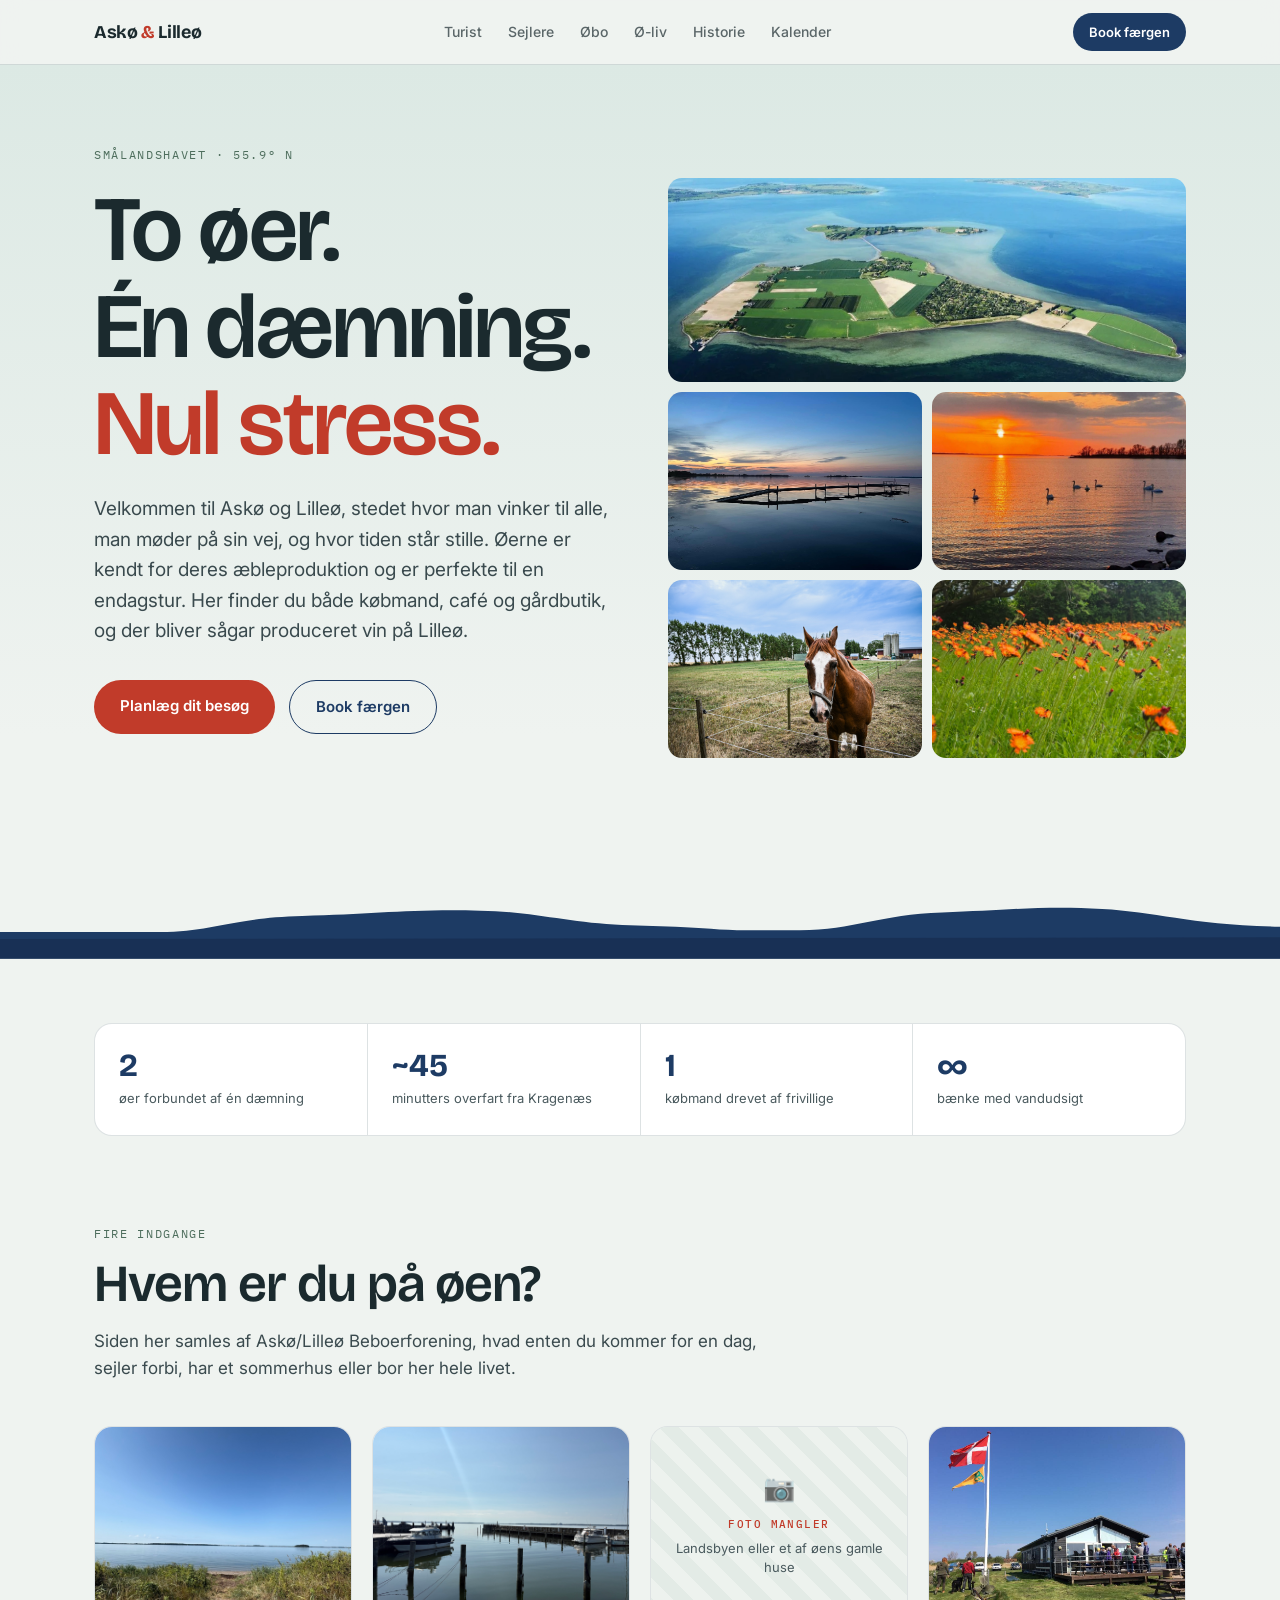
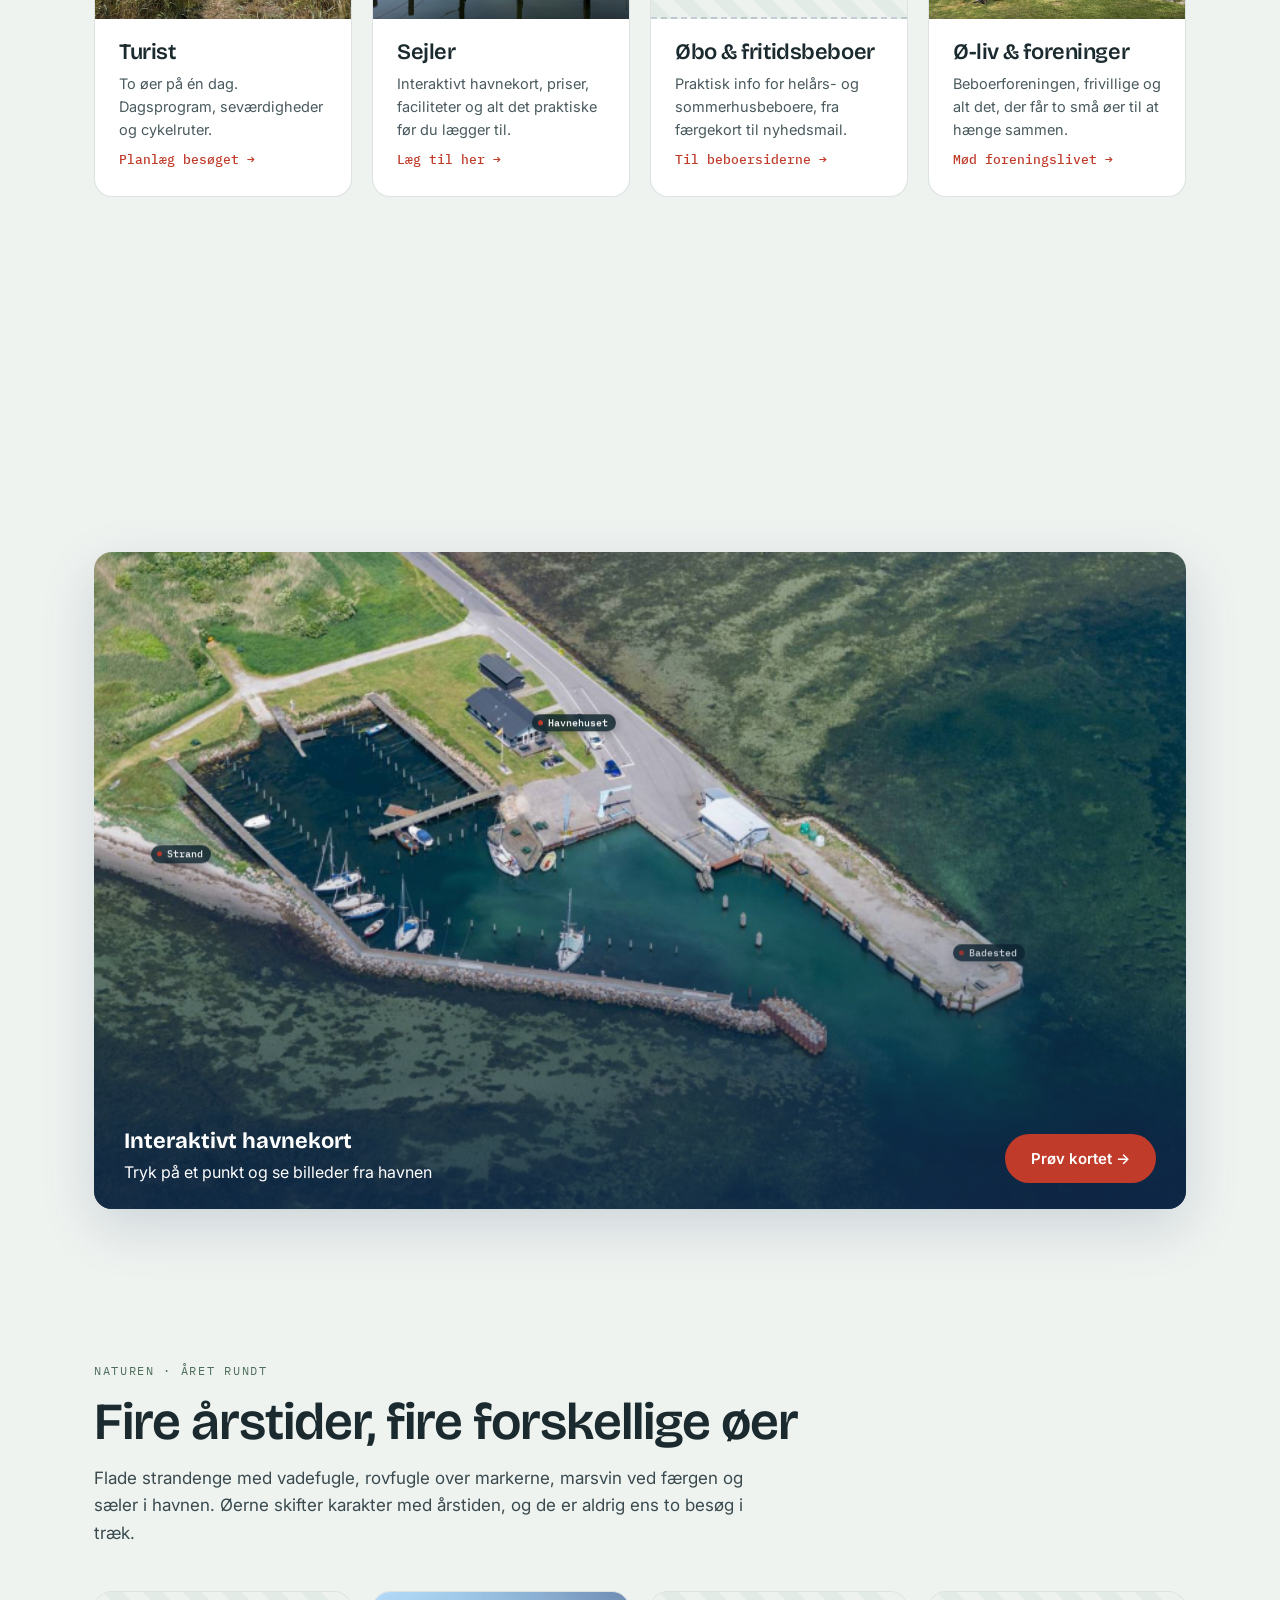
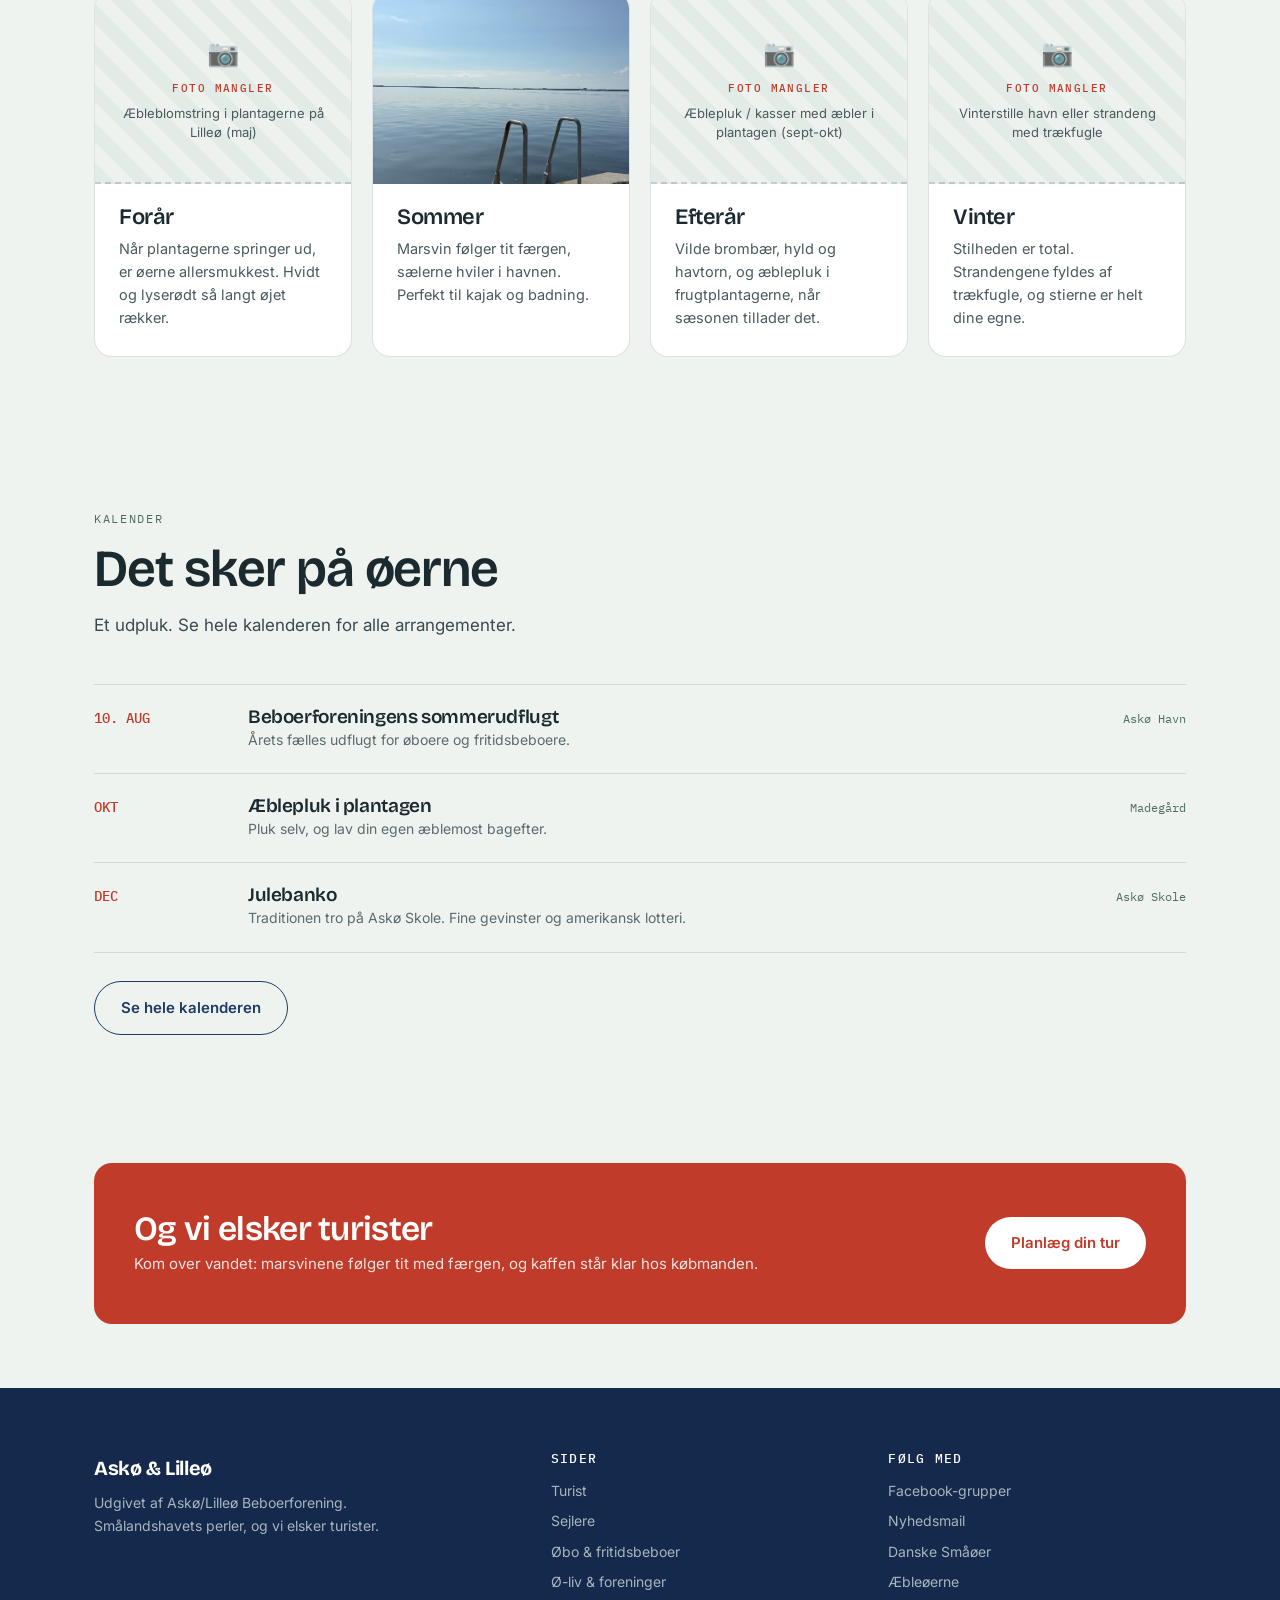
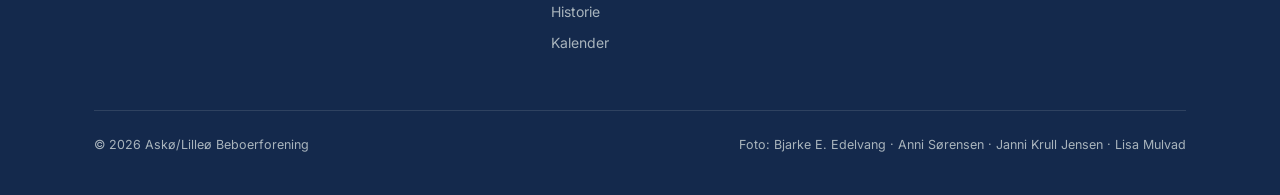
==== index.html @ 88919cff "Tilføj hesten som femte billede i forside-collagen" ====
<!DOCTYPE html>
<html lang="da">
<head>
<meta charset="UTF-8">
<meta name="viewport" content="width=device-width, initial-scale=1.0">
<title>Askø & Lilleø · Smålandshavets perler</title>
<meta name="description" content="Askø og Lilleø i Smålandshavet: færge fra Kragenæs, æbleplantager, marsvin og ø-liv. Officiel side fra Askø/Lilleø Beboerforening.">
<link rel="preconnect" href="https://fonts.googleapis.com">
<link href="https://fonts.googleapis.com/css2?family=Bricolage+Grotesque:opsz,wght@12..96,300..800&family=Inter:wght@400;500;600&family=IBM+Plex+Mono:wght@400;500&display=swap" rel="stylesheet">
<link rel="stylesheet" href="styles.css?v=21">
</head>
<body>

<nav class="top">
  <div class="wrap nav-inner">
    <a class="brand" href="index.html">Askø <span>&</span> Lilleø</a>
    <button class="burger" aria-label="Menu" aria-expanded="false">☰</button>
    <ul class="nav-links">
      <li><a href="turist.html">Turist</a></li>
      <li><a href="sejlere.html">Sejlere</a></li>
      <li><a href="oebo.html">Øbo</a></li>
      <li><a href="oe-liv.html">Ø-liv</a></li>
      <li><a href="historie.html">Historie</a></li>
      <li><a href="kalender.html">Kalender</a></li>
    </ul>
    <a class="nav-cta" href="https://lolland-ferry.teambooking.dk/new-booking?lang=da-DK">Book færgen</a>
  </div>
</nav>

<header class="hero">
  <div class="wrap hero-split">
    <div>
      <p class="eyebrow">Smålandshavet · 55.9° N</p>
      <h1>To øer.<br>Én dæmning.<br><em>Nul stress.</em></h1>
      <p class="hero-lede" style="max-width:56ch">Velkommen til Askø og Lilleø, stedet hvor man vinker til alle, man møder på sin vej, og hvor tiden står stille. Øerne er kendt for deres æbleproduktion og er perfekte til en endagstur. Her finder du både købmand, café og gårdbutik, og der bliver sågar produceret vin på Lilleø.</p>
      <div class="hero-actions">
        <a class="btn btn-primary" href="turist.html">Planlæg dit besøg</a>
        <a class="btn btn-ghost" href="https://lolland-ferry.teambooking.dk/new-booking?lang=da-DK">Book færgen</a>
      </div>
    </div>
    <div class="hero-collage">
      <figure class="hc-oer"><img src="images/front-oer.jpg" alt="Luftfoto af Askø og Lilleø i Smålandshavet, forbundet af dæmningen" loading="lazy"></figure>
      <figure><img src="images/front-badebro.jpg" alt="Badebro i spejlblankt vand i den blå time" loading="lazy"></figure>
      <figure><img src="images/front-svaner.jpg" alt="Svaner på vandet i solnedgang ved Askø" loading="lazy"></figure>
      <figure><img src="images/front-hest.jpg" alt="En hest på en græsmark ved en gård på Askø" loading="lazy"></figure>
      <figure><img src="images/front-blomster.jpg" alt="Orange høgeurt i blomst på en eng ved Askø" loading="lazy"></figure>
    </div>
  </div>
  <svg class="horizon" viewBox="0 0 1440 120" preserveAspectRatio="none" aria-hidden="true">
    <path d="M0,90 L180,90 C240,90 260,74 340,72 C420,70 460,64 540,66 C600,67 640,80 700,82 L760,84 C790,85 810,88 840,88 L900,88 C960,88 990,70 1060,68 C1130,66 1170,60 1240,64 C1300,67 1340,82 1440,84 L1440,120 L0,120 Z" fill="#1D3B64"/>
    <path d="M0,98 L1440,96 L1440,120 L0,120 Z" fill="#14294C" opacity=".6"/>
  </svg>
</header>

<section class="tight">
  <div class="wrap reveal">
    <div class="stats">
      <div class="stat"><span class="tal">2</span><span class="tekst">øer forbundet af én dæmning</span></div>
      <div class="stat"><span class="tal">~45</span><span class="tekst">minutters overfart fra Kragenæs</span></div>
      <div class="stat"><span class="tal">1</span><span class="tekst">købmand drevet af frivillige</span></div>
      <div class="stat"><span class="tal">∞</span><span class="tekst">bænke med vandudsigt</span></div>
    </div>
  </div>
</section>

<section id="indgange" style="padding-top:24px">
  <div class="wrap">
    <p class="sek-label reveal">Fire indgange</p>
    <h2 class="reveal">Hvem er du på øen?</h2>
    <p class="sek-lede reveal">Siden her samles af Askø/Lilleø Beboerforening, hvad enten du kommer for en dag, sejler forbi, har et sommerhus eller bor her hele livet.</p>
    <div class="grid-4" style="gap:20px">
      <a class="foto-kort reveal" href="turist.html">
        <div class="fk-billede"><img src="images/galleri/strand-1.jpg" alt="Sti gennem strandgræs ned til vandet på Askø" loading="lazy"></div>
        <div class="fk-tekst">
          <h3>Turist</h3>
          <p>To øer på én dag. Dagsprogram, seværdigheder og cykelruter.</p>
          <span class="pil">Planlæg besøget →</span>
        </div>
      </a>
      <a class="foto-kort reveal" href="sejlere.html">
        <div class="fk-billede"><img src="images/hero-havn.jpg" alt="Spejlblankt vand i Askø Havn" loading="lazy"></div>
        <div class="fk-tekst">
          <h3>Sejler</h3>
          <p>Interaktivt havnekort, priser, faciliteter og alt det praktiske før du lægger til.</p>
          <span class="pil">Læg til her →</span>
        </div>
      </a>
      <a class="foto-kort reveal" href="oebo.html">
        <div class="fk-billede">
          <div class="ph ph--flad">
            <span class="ph-ikon">📷</span>
            <span class="ph-navn">Foto mangler</span>
            <span class="ph-note">Landsbyen eller et af øens gamle huse</span>
          </div>
        </div>
        <div class="fk-tekst">
          <h3>Øbo & fritidsbeboer</h3>
          <p>Praktisk info for helårs- og sommerhusbeboere, fra færgekort til nyhedsmail.</p>
          <span class="pil">Til beboersiderne →</span>
        </div>
      </a>
      <a class="foto-kort reveal" href="oe-liv.html">
        <div class="fk-billede"><img src="images/standerhejsning.jpg" alt="Standerhejsning ved Askø Sejlklub med flag og fællesskab" loading="lazy"></div>
        <div class="fk-tekst">
          <h3>Ø-liv & foreninger</h3>
          <p>Beboerforeningen, frivillige og alt det, der får to små øer til at hænge sammen.</p>
          <span class="pil">Mød foreningslivet →</span>
        </div>
      </a>
    </div>
  </div>
</section>

<section class="tight" id="havnekort-teaser">
  <div class="wrap">
    <p class="sek-label reveal">Prøv vores signatur</p>
    <h2 class="reveal">Udforsk havnen, før du kommer</h2>
    <p class="sek-lede reveal">Vi har bygget et interaktivt kort over Askø Havn. Tryk på punkterne og se billeder af havnehuset, bådpladserne, stranden og badestedet.</p>
    <a class="kort-teaser reveal" href="sejlere.html#havnekort">
      <img src="images/havn-luftfoto.jpg" alt="Luftfoto af Askø Havn" loading="lazy">
      <span class="foto-tag" style="top:26%;left:44%">Havnehuset</span>
      <span class="foto-tag" style="top:46%;left:8%">Strand</span>
      <span class="foto-tag" style="top:61%;left:82%">Badested</span>
      <div class="kt-indhold">
        <span class="kt-tekst"><strong>Interaktivt havnekort</strong>Tryk på et punkt og se billeder fra havnen</span>
        <span class="btn btn-primary">Prøv kortet →</span>
      </div>
    </a>
  </div>
</section>

<section id="natur">
  <div class="wrap">
    <p class="sek-label reveal">Naturen · året rundt</p>
    <h2 class="reveal">Fire årstider, fire forskellige øer</h2>
    <p class="sek-lede reveal">Flade strandenge med vadefugle, rovfugle over markerne, marsvin ved færgen og sæler i havnen. Øerne skifter karakter med årstiden, og de er aldrig ens to besøg i træk.</p>
    <div class="grid-4" style="gap:20px">
      <div class="foto-kort reveal">
        <div class="fk-billede">
          <div class="ph ph--flad">
            <span class="ph-ikon">📷</span>
            <span class="ph-navn">Foto mangler</span>
            <span class="ph-note">Æbleblomstring i plantagerne på Lilleø (maj)</span>
          </div>
        </div>
        <div class="fk-tekst">
          <h3>Forår</h3>
          <p>Når plantagerne springer ud, er øerne allersmukkest. Hvidt og lyserødt så langt øjet rækker.</p>
        </div>
      </div>
      <div class="foto-kort reveal">
        <div class="fk-billede"><img src="images/galleri/badested-2.jpg" alt="Badestedet ved molen en sommerdag" loading="lazy"></div>
        <div class="fk-tekst">
          <h3>Sommer</h3>
          <p>Marsvin følger tit færgen, sælerne hviler i havnen. Perfekt til kajak og badning.</p>
        </div>
      </div>
      <div class="foto-kort reveal">
        <div class="fk-billede">
          <div class="ph ph--flad">
            <span class="ph-ikon">📷</span>
            <span class="ph-navn">Foto mangler</span>
            <span class="ph-note">Æblepluk / kasser med æbler i plantagen (sept-okt)</span>
          </div>
        </div>
        <div class="fk-tekst">
          <h3>Efterår</h3>
          <p>Vilde brombær, hyld og havtorn, og æblepluk i frugtplantagerne, når sæsonen tillader det.</p>
        </div>
      </div>
      <div class="foto-kort reveal">
        <div class="fk-billede">
          <div class="ph ph--flad">
            <span class="ph-ikon">📷</span>
            <span class="ph-navn">Foto mangler</span>
            <span class="ph-note">Vinterstille havn eller strandeng med trækfugle</span>
          </div>
        </div>
        <div class="fk-tekst">
          <h3>Vinter</h3>
          <p>Stilheden er total. Strandengene fyldes af trækfugle, og stierne er helt dine egne.</p>
        </div>
      </div>
    </div>
  </div>
</section>

<section class="tight" id="kalender-teaser">
  <div class="wrap">
    <p class="sek-label reveal">Kalender</p>
    <h2 class="reveal">Det sker på øerne</h2>
    <p class="sek-lede reveal">Et udpluk. Se hele kalenderen for alle arrangementer.</p>
    <div class="events reveal">
      <div class="event">
        <span class="dato">10. AUG</span>
        <div><h3>Beboerforeningens sommerudflugt</h3><p>Årets fælles udflugt for øboere og fritidsbeboere.</p></div>
        <span class="sted">Askø Havn</span>
      </div>
      <div class="event">
        <span class="dato">OKT</span>
        <div><h3>Æblepluk i plantagen</h3><p>Pluk selv, og lav din egen æblemost bagefter.</p></div>
        <span class="sted">Madegård</span>
      </div>
      <div class="event">
        <span class="dato">DEC</span>
        <div><h3>Julebanko</h3><p>Traditionen tro på Askø Skole. Fine gevinster og amerikansk lotteri.</p></div>
        <span class="sted">Askø Skole</span>
      </div>
    </div>
    <p style="margin-top:28px" class="reveal"><a class="btn btn-ghost" href="kalender.html">Se hele kalenderen</a></p>
  </div>
</section>

<section class="tight">
  <div class="wrap reveal">
    <div class="cta-banner">
      <div>
        <h2>Og vi elsker turister</h2>
        <p>Kom over vandet: marsvinene følger tit med færgen, og kaffen står klar hos købmanden.</p>
      </div>
      <a class="btn" href="turist.html">Planlæg din tur</a>
    </div>
  </div>
</section>

<footer>
  <div class="wrap">
    <div class="foot-grid">
      <div>
        <a class="brand" href="index.html">Askø & Lilleø</a>
        <p>Udgivet af Askø/Lilleø Beboerforening.<br>Smålandshavets perler, og vi elsker turister.</p>
      </div>
      <div>
        <h4>Sider</h4>
        <ul>
          <li><a href="turist.html">Turist</a></li>
          <li><a href="sejlere.html">Sejlere</a></li>
          <li><a href="oebo.html">Øbo & fritidsbeboer</a></li>
          <li><a href="oe-liv.html">Ø-liv & foreninger</a></li>
          <li><a href="historie.html">Historie</a></li>
          <li><a href="kalender.html">Kalender</a></li>
        </ul>
      </div>
      <div>
        <h4>Følg med</h4>
        <ul>
          <li><a href="oe-liv.html#facebook">Facebook-grupper</a></li>
          <li><a href="oebo.html#nyhedsmail">Nyhedsmail</a></li>
          <li><a href="https://danske-smaaoer.dk">Danske Småøer</a></li>
          <li><a href="https://æbleøerne.dk">Æbleøerne</a></li>
        </ul>
      </div>
    </div>
    <div class="foot-bund">
      <span>© 2026 Askø/Lilleø Beboerforening</span>
      <span>Foto: Bjarke E. Edelvang · Anni Sørensen · Janni Krull Jensen · Lisa Mulvad</span>
    </div>
  </div>
</footer>

<script src="script.js"></script>
</body>
</html>
---- styles.css ----
:root{
  --hav:#1D3B64;
  --hav-dyb:#14294C;
  --soeglas:#EFF3F0;
  --skum:#FFFFFF;
  --aeble:#C13B2A;
  --aeble-moerk:#A5301F;
  --blomst:#E9C3BC;
  --tang:#4E6E5D;
  --blaek:#1B2A2E;
  --graa:#4A5A5E;
  --linje:rgba(20,51,60,.14);
  --maxw:1140px;
  --radius:18px;
}
*{margin:0;padding:0;box-sizing:border-box}
html{scroll-behavior:smooth}
@media (prefers-reduced-motion: reduce){
  html{scroll-behavior:auto}
  *,*::before,*::after{animation:none!important;transition:none!important}
  .reveal{opacity:1!important;transform:none!important}
}
body{
  font-family:'Inter',system-ui,sans-serif;
  color:var(--blaek);
  background:var(--soeglas);
  line-height:1.6;
  font-size:16px;
  -webkit-font-smoothing:antialiased;
}
h1,h2,h3,h4{font-family:'Bricolage Grotesque',sans-serif;line-height:1.05;font-weight:600;letter-spacing:-.02em}
.mono{font-family:'IBM Plex Mono',monospace}
.wrap{max-width:var(--maxw);margin:0 auto;padding:0 24px}
a{color:inherit}
img{max-width:100%;display:block}

/* ---------- Scroll reveal ---------- */
.reveal{opacity:0;transform:translateY(26px);transition:opacity .85s cubic-bezier(.22,.61,.36,1),transform .85s cubic-bezier(.22,.61,.36,1)}
.reveal.vist{opacity:1;transform:none}

/* ---------- NAV ---------- */
nav.top{
  position:sticky;top:0;z-index:50;
  background:rgba(239,243,240,.86);backdrop-filter:blur(12px);
  border-bottom:1px solid var(--linje);
}
.nav-inner{display:flex;align-items:center;justify-content:space-between;height:64px;gap:16px}
.brand{font-family:'Bricolage Grotesque';font-weight:700;font-size:18px;letter-spacing:-.02em;text-decoration:none;white-space:nowrap}
.brand span{color:var(--aeble)}
.nav-links{display:flex;gap:26px;list-style:none;font-size:14px;font-weight:500}
.nav-links a{text-decoration:none;opacity:.7;transition:opacity .15s;padding:4px 0;border-bottom:2px solid transparent}
.nav-links a:hover,.nav-links a:focus-visible{opacity:1}
.nav-links a.aktiv{opacity:1;border-bottom-color:var(--aeble)}
.nav-cta{
  font-size:13px;font-weight:600;text-decoration:none;white-space:nowrap;
  background:var(--hav);color:var(--skum);
  padding:9px 16px;border-radius:999px;transition:background .15s;
}
.nav-cta:hover{background:var(--hav-dyb)}
.burger{display:none;background:none;border:none;font-size:24px;cursor:pointer;color:var(--hav)}
@media(max-width:820px){
  .nav-links{
    display:none;position:absolute;top:64px;left:0;right:0;
    background:var(--soeglas);border-bottom:1px solid var(--linje);
    flex-direction:column;gap:0;padding:8px 24px 16px;
  }
  .nav-links.aaben{display:flex}
  .nav-links li{padding:10px 0}
  .burger{display:block}
}

/* ---------- HERO (fælles) ---------- */
header.hero{
  background:linear-gradient(180deg,#DCE9E4 0%, var(--soeglas) 75%);
  padding:80px 0 0;
  overflow:hidden;
  position:relative;
}
.eyebrow{
  font-family:'IBM Plex Mono';font-size:12px;letter-spacing:.14em;
  text-transform:uppercase;color:var(--tang);margin-bottom:18px;
}
h1{font-size:clamp(46px,7.2vw,94px);margin-bottom:22px}
h1 em{font-style:normal;color:var(--aeble)}
.hero-lede{font-size:19px;max-width:48ch;color:#3A4A4E;margin-bottom:34px}
.btn{
  display:inline-block;text-decoration:none;font-weight:600;font-size:15px;
  padding:14px 26px;border-radius:999px;transition:transform .15s, background .15s, color .15s;
}
.btn-primary{background:var(--aeble);color:#fff}
.btn-primary:hover{background:var(--aeble-moerk);transform:translateY(-1px)}
.btn-ghost{border:1.5px solid var(--hav);color:var(--hav)}
.btn-ghost:hover{background:var(--hav);color:#fff}
.hero-actions{display:flex;gap:14px;flex-wrap:wrap;margin-bottom:56px}

/* horisont-signatur */
.horizon{display:block;width:100%;margin-top:-2px}

/* Hero med baggrundsfoto */
header.hero.hero--foto{
  background-color:#0c2229;
  background-size:cover;
  background-position:center 58%;
  background-repeat:no-repeat;
  position:relative;
  padding-top:96px;
}
header.hero.hero--foto::before{
  content:"";position:absolute;inset:0;z-index:0;
  background:linear-gradient(180deg,rgba(8,20,25,.5) 0%,rgba(8,20,25,.28) 40%,rgba(8,20,25,.82) 100%);
}
header.hero.hero--foto > .wrap{position:relative;z-index:1}
header.hero.hero--foto .horizon{position:relative;z-index:1}
header.hero.hero--foto .brod{color:rgba(255,255,255,.75)}
header.hero.hero--foto .brod a{color:#fff}
header.hero.hero--foto .eyebrow{color:rgba(255,255,255,.85)}
header.hero.hero--foto h1{color:#fff;text-shadow:0 2px 24px rgba(0,0,0,.35)}
header.hero.hero--foto h1 em{color:#AED98C}
header.hero.hero--foto .hero-lede{color:rgba(255,255,255,.92)}
header.hero.hero--foto .btn-ghost{border-color:rgba(255,255,255,.9);color:#fff}
header.hero.hero--foto .btn-ghost:hover{background:#fff;color:var(--hav)}

/* ---------- Forside: split-hero + collage ---------- */
.hero-split{display:grid;grid-template-columns:1fr 1fr;gap:56px;align-items:center;padding-bottom:64px}
.hero-collage{display:grid;grid-template-columns:minmax(0,1fr) minmax(0,1fr);grid-template-rows:1.15fr 1fr 1fr;gap:10px;height:clamp(460px,46vw,580px)}
.hero-collage figure{margin:0;overflow:hidden;border-radius:14px;position:relative}
.hero-collage img{width:100%;height:100%;object-fit:cover;transition:transform .5s ease}
.hero-collage figure:hover img{transform:scale(1.05)}
.hc-oer{grid-column:1 / -1}

@media(max-width:820px){
  .hero-split{grid-template-columns:1fr;gap:30px}
  .hero-collage{height:clamp(360px,92vw,460px);max-width:560px;margin:0 auto;width:100%}
}

/* undersider: kompakt hero */
header.hero.sub{padding-top:64px}
header.hero.sub h1{font-size:clamp(40px,5.8vw,72px)}
header.hero.sub .hero-lede{margin-bottom:44px}
.brod{font-family:'IBM Plex Mono';font-size:12px;color:var(--tang);margin-bottom:22px}
.brod a{text-decoration:none;opacity:.7}
.brod a:hover{opacity:1;text-decoration:underline}

/* ---------- SEKTIONER ---------- */
section{padding:88px 0}
section.tight{padding:64px 0}
.sek-label{
  font-family:'IBM Plex Mono';font-size:12px;letter-spacing:.14em;
  text-transform:uppercase;color:var(--tang);margin-bottom:14px;
}
h2{font-size:clamp(30px,4.6vw,52px);margin-bottom:16px;max-width:22ch}
.sek-lede{font-size:17px;color:#3A4A4E;max-width:62ch;margin-bottom:44px}

/* Kort-komponenter */
.grid-3{display:grid;grid-template-columns:repeat(3,1fr);gap:20px}
.grid-2{display:grid;grid-template-columns:repeat(2,1fr);gap:20px}
.grid-4{display:grid;grid-template-columns:repeat(4,1fr);gap:16px}
@media(max-width:900px){.grid-4{grid-template-columns:repeat(2,1fr)}.grid-3{grid-template-columns:1fr}.grid-2{grid-template-columns:1fr}}
@media(max-width:520px){.grid-4{grid-template-columns:1fr}}

.kort{
  background:var(--skum);border:1px solid var(--linje);border-radius:var(--radius);
  padding:30px 28px;text-decoration:none;display:block;
  transition:transform .18s, box-shadow .18s, border-color .18s;
}
a.kort:hover{transform:translateY(-4px);box-shadow:0 16px 40px rgba(20,51,60,.10);border-color:rgba(20,51,60,.25)}
.kort .ikon{font-size:26px;margin-bottom:16px;display:block}
.kort h3{font-size:21px;margin-bottom:10px}
.kort p{font-size:14.5px;color:var(--graa);margin-bottom:14px}
.kort .pil{font-family:'IBM Plex Mono';font-size:13px;color:var(--aeble);font-weight:500}

.p-kort{
  background:var(--skum);border:1px solid var(--linje);border-radius:14px;
  padding:22px 20px;text-decoration:none;transition:border-color .15s;display:block;
}
.p-kort:hover{border-color:var(--hav)}
.p-kort .mono{font-size:11px;letter-spacing:.12em;text-transform:uppercase;color:var(--tang);display:block;margin-bottom:8px}
.p-kort strong{font-size:15px;display:block;margin-bottom:4px;font-family:'Bricolage Grotesque'}
.p-kort span{font-size:13px;color:#5A6A6E}

/* Mørk sektion */
.moerk{background:var(--hav);color:#E8F0EC}
.moerk .sek-label{color:var(--blomst)}
.moerk h2,.moerk h3{color:#fff}
.moerk .sek-lede{color:rgba(232,240,236,.75)}

/* Årstider */
.aarstider{display:grid;grid-template-columns:repeat(4,1fr);gap:1px;background:rgba(232,240,236,.15);border-radius:16px;overflow:hidden}
.aarstid{background:var(--hav);padding:30px 24px}
.aarstid .mono{font-size:12px;letter-spacing:.12em;text-transform:uppercase;color:var(--blomst);display:block;margin-bottom:12px}
.aarstid h3{font-size:19px;margin-bottom:8px}
.aarstid p{font-size:14px;color:rgba(232,240,236,.7)}
@media(max-width:860px){.aarstider{grid-template-columns:repeat(2,1fr)}}
@media(max-width:520px){.aarstider{grid-template-columns:1fr}}

/* Færgetavle */
.ferry-board{
  background:var(--hav);color:#E8F0EC;border-radius:16px;
  padding:26px 26px 30px;box-shadow:0 20px 60px rgba(12,34,41,.25);
}
.ferry-board h3{font-size:13px;letter-spacing:.12em;text-transform:uppercase;font-family:'IBM Plex Mono';font-weight:500;opacity:.7;margin-bottom:16px;color:#E8F0EC}
.ferry-row{
  display:flex;justify-content:space-between;align-items:baseline;
  padding:10px 0;border-bottom:1px dashed rgba(232,240,236,.2);
  font-family:'IBM Plex Mono';font-size:14px;
}
.ferry-row:last-of-type{border-bottom:none}
.ferry-row .tid{font-size:17px;font-weight:500}
.ferry-note{font-size:12px;opacity:.55;margin-top:14px;font-family:'Inter'}
.ferry-board a.book{
  display:block;text-align:center;margin-top:18px;text-decoration:none;
  background:#E8F0EC;color:var(--hav);font-weight:600;font-size:14px;
  padding:12px;border-radius:10px;transition:background .15s;
}
.ferry-board a.book:hover{background:#fff}

/* Tidslinje (dagsprogram / historie) */
.tidslinje{border-left:2px solid var(--linje);margin-left:8px;padding-left:32px;max-width:640px}
.stop{position:relative;padding-bottom:36px}
.stop:last-child{padding-bottom:0}
.stop::before{
  content:"";position:absolute;left:-40px;top:6px;width:14px;height:14px;
  border-radius:50%;background:var(--soeglas);border:3px solid var(--aeble);
}
.stop .klok{font-family:'IBM Plex Mono';font-size:13px;color:var(--aeble);font-weight:500;display:block;margin-bottom:4px}
.stop h3{font-size:20px;margin-bottom:6px}
.stop p{font-size:15px;color:var(--graa);max-width:52ch}

/* Events */
.events{border-top:1px solid var(--linje)}
.event{
  display:grid;grid-template-columns:130px 1fr auto;gap:24px;align-items:baseline;
  padding:22px 0;border-bottom:1px solid var(--linje);
}
.event .dato{font-family:'IBM Plex Mono';font-size:14px;color:var(--aeble);font-weight:500}
.event h3{font-size:19px}
.event p{font-size:14px;color:#5A6A6E;margin-top:2px}
.event .sted{font-family:'IBM Plex Mono';font-size:12px;color:var(--tang);white-space:nowrap}
@media(max-width:640px){.event{grid-template-columns:1fr;gap:6px}.event .sted{display:none}}
.maaned-label{font-family:'IBM Plex Mono';font-size:12px;letter-spacing:.14em;text-transform:uppercase;color:var(--tang);margin:40px 0 4px}
.maaned-label:first-of-type{margin-top:0}

/* FAQ / info-liste */
.info-liste{max-width:720px}
.info-punkt{border-bottom:1px solid var(--linje);padding:22px 0}
.info-punkt h3{font-size:18px;margin-bottom:6px}
.info-punkt p{font-size:15px;color:var(--graa)}
.info-punkt a{color:var(--aeble);font-weight:500}

/* Foto */
.foto-ramme{
  border-radius:var(--radius);overflow:hidden;
  box-shadow:0 16px 50px rgba(20,51,60,.10);
  aspect-ratio:16/9;
}
.foto-ramme img{width:100%;height:100%;object-fit:cover;display:block}
.foto-tekst{font-size:13px;color:var(--graa);margin-top:12px}
.moerk .foto-tekst{color:rgba(232,240,236,.6)}

/* ---------- FOTO-PLACEHOLDER (markerer manglende billeder) ---------- */
.ph{
  position:relative;height:100%;min-height:180px;
  background:repeating-linear-gradient(45deg,#E3EBE6,#E3EBE6 14px,#EDF2EE 14px,#EDF2EE 28px);
  border:2px dashed rgba(29,59,100,.3);border-radius:var(--radius);
  display:flex;flex-direction:column;align-items:center;justify-content:center;gap:7px;
  text-align:center;padding:22px;
}
.ph .ph-ikon{font-size:26px;opacity:.65}
.ph .ph-navn{font-family:'IBM Plex Mono',monospace;font-size:10.5px;letter-spacing:.14em;text-transform:uppercase;color:var(--aeble);font-weight:500}
.ph .ph-note{font-size:13px;color:var(--graa);max-width:26ch;line-height:1.45}
.ph--flad{border-radius:0;border:none;min-height:0}

/* Hero-variant uden foto: gradient + markerings-chip */
.hero--ph{background-image:linear-gradient(135deg,#1D3B64 0%,#2A4E78 55%,#3E6B95 100%)}
.ph-chip{
  position:absolute;top:80px;right:22px;z-index:3;
  background:rgba(255,255,255,.93);color:var(--blaek);
  font-family:'IBM Plex Mono',monospace;font-size:11px;letter-spacing:.04em;
  padding:9px 15px;border-radius:999px;border:1.5px dashed var(--aeble);
  display:flex;gap:8px;align-items:center;max-width:min(78vw,420px);
}

/* ---------- FOTO-KORT (billedbårne indgange, à la Visit Ærø) ---------- */
.foto-kort{
  display:flex;flex-direction:column;text-decoration:none;
  background:var(--skum);border:1px solid var(--linje);border-radius:var(--radius);
  overflow:hidden;transition:transform .22s ease,box-shadow .22s ease;
}
a.foto-kort:hover{transform:translateY(-6px);box-shadow:0 24px 52px rgba(29,59,100,.16)}
.fk-billede{aspect-ratio:4/3;overflow:hidden;background:#DCE9E4;position:relative}
.fk-billede img{width:100%;height:100%;object-fit:cover;display:block;transition:transform .8s cubic-bezier(.22,.61,.36,1)}
a.foto-kort:hover .fk-billede img{transform:scale(1.06)}
.fk-billede .ph{border-radius:0;border:none;border-bottom:2px dashed rgba(29,59,100,.2)}
.fk-tekst{padding:22px 24px 26px;display:flex;flex-direction:column;gap:8px;flex:1}
.fk-tekst h3{font-size:22px}
.fk-tekst p{font-size:14.5px;color:var(--graa)}
.fk-tekst .pil{font-family:'IBM Plex Mono',monospace;font-size:13px;color:var(--aeble);font-weight:500;margin-top:auto}

/* Foto-kort som knap (åbner info-modal) */
button.foto-kort{appearance:none;-webkit-appearance:none;font:inherit;color:inherit;padding:0;cursor:pointer}
button.foto-kort .fk-tekst{text-align:left}
button.foto-kort:hover{transform:translateY(-6px);box-shadow:0 24px 52px rgba(29,59,100,.16)}
button.foto-kort:hover .fk-billede img{transform:scale(1.06)}

/* Info-modal (læs mere om seværdigheder) */
.info-modal{position:fixed;inset:0;z-index:110;display:flex;align-items:center;justify-content:center;
  background:rgba(8,20,25,.55);backdrop-filter:blur(3px);padding:20px}
.info-modal[hidden]{display:none}
.im-kort{background:var(--skum);border-radius:var(--radius);max-width:680px;width:100%;max-height:88vh;
  overflow:auto;position:relative;box-shadow:0 30px 80px rgba(0,0,0,.35)}
.im-billede{aspect-ratio:16/9;overflow:hidden;background:#DCE9E4}
.im-billede img{width:100%;height:100%;object-fit:cover;display:block}
.im-indhold{padding:26px 30px 32px}
.im-indhold h3{font-size:26px;margin-bottom:12px}
.im-indhold p{font-size:15.5px;color:var(--graa);margin-bottom:12px;line-height:1.65}
.im-luk{position:absolute;top:12px;right:14px;z-index:2;background:rgba(12,34,41,.55);border:none;color:#fff;
  width:38px;height:38px;border-radius:50%;font-size:21px;line-height:1;cursor:pointer;
  display:flex;align-items:center;justify-content:center;transition:background .15s}
.im-luk:hover{background:rgba(12,34,41,.85)}
.im-link{display:inline-block;margin-top:6px;background:var(--aeble);color:#fff;text-decoration:none;
  font-weight:600;font-family:'Bricolage Grotesque',sans-serif;font-size:14px;padding:11px 22px;
  border-radius:999px;transition:background .15s}
.im-link:hover{background:var(--aeble-moerk)}
@media(max-width:520px){.im-indhold{padding:20px 20px 24px}.im-indhold h3{font-size:22px}}

/* ---------- EDITORIAL SPLIT (billede + tekst side om side) ---------- */
.split{display:grid;grid-template-columns:1fr 1fr;gap:56px;align-items:center}
.split-billede{border-radius:var(--radius);overflow:hidden;min-height:340px;display:flex}
.split-billede img{width:100%;height:100%;object-fit:cover;display:block}
.split--flip .split-billede{order:2}
@media(max-width:860px){.split{grid-template-columns:1fr;gap:28px}.split--flip .split-billede{order:0}}

/* ---------- KORT-TEASER (interaktivt kort som signatur på forsiden) ---------- */
.kort-teaser{position:relative;display:block;text-decoration:none;border-radius:var(--radius);overflow:hidden;box-shadow:0 18px 54px rgba(29,59,100,.16);line-height:0}
.kort-teaser img{width:100%;display:block;transition:transform .9s cubic-bezier(.22,.61,.36,1)}
.kort-teaser:hover img{transform:scale(1.03)}
.kort-teaser::after{content:"";position:absolute;inset:0;background:linear-gradient(180deg,rgba(20,41,76,0) 40%,rgba(20,41,76,.72) 100%)}
.kt-indhold{
  position:absolute;left:30px;right:30px;bottom:26px;z-index:2;line-height:1.4;
  display:flex;justify-content:space-between;align-items:flex-end;gap:20px;flex-wrap:wrap;color:#fff;
}
.kt-indhold .kt-tekst{font-size:16px;max-width:44ch}
.kt-indhold .kt-tekst strong{font-family:'Bricolage Grotesque',sans-serif;font-size:22px;display:block;margin-bottom:4px}
@media(max-width:640px){.kt-indhold{left:18px;right:18px;bottom:16px}}

.foto-annoteret{position:relative;border-radius:var(--radius);overflow:hidden;box-shadow:0 16px 50px rgba(20,51,60,.10);line-height:0}
.foto-annoteret img{width:100%;display:block}
.foto-tag{
  position:absolute;transform:translate(-50%,-50%);
  display:flex;align-items:center;gap:5px;
  background:rgba(12,34,41,.82);backdrop-filter:blur(2px);
  color:#fff;font-family:'IBM Plex Mono',monospace;font-size:9.5px;font-weight:500;
  padding:3px 8px 3px 6px;border-radius:999px;white-space:nowrap;
  box-shadow:0 3px 10px rgba(0,0,0,.25);line-height:1.2;
}
.foto-tag::before{content:"";width:5px;height:5px;border-radius:50%;background:var(--aeble);flex:none}
@media(max-width:640px){.foto-tag{font-size:8px;padding:2px 6px 2px 5px;gap:4px}.foto-tag::before{width:4px;height:4px}}

/* Klikbare labels med galleri */
button.foto-tag{font-family:'IBM Plex Mono',monospace;cursor:pointer;border:none;-webkit-appearance:none;appearance:none}
.foto-tag--klik{transition:background .15s, transform .12s}
.foto-tag--klik:hover,.foto-tag--klik:focus-visible{background:var(--aeble);transform:translate(-50%,-50%) scale(1.06)}
.foto-tag--klik .cam{width:11px;height:11px;fill:none;stroke:#fff;stroke-width:1.6;stroke-linejoin:round;flex:none;opacity:.85}
@media(max-width:640px){.foto-tag--klik .cam{width:9px;height:9px}}
.cam-inline{width:14px;height:14px;fill:none;stroke:var(--graa);stroke-width:1.6;stroke-linejoin:round;vertical-align:-2px;display:inline-block}

/* Hint-banner over interaktivt kort */
.kort-hint{
  display:flex;align-items:center;gap:12px;margin-bottom:16px;
  background:var(--aeble);color:#fff;border-radius:12px;
  padding:13px 20px;font-size:14.5px;
  box-shadow:0 6px 20px rgba(193,59,42,.22);
}
.kort-hint strong{font-family:'Bricolage Grotesque',sans-serif;font-weight:700;letter-spacing:-.01em;text-transform:uppercase;letter-spacing:.04em}
.kort-hint-ikon{width:22px;height:22px;fill:none;stroke:#fff;stroke-width:1.7;stroke-linejoin:round;flex:none}
@media(max-width:520px){.kort-hint{font-size:13px;padding:11px 16px;gap:10px}.kort-hint-ikon{width:19px;height:19px}}

/* Lightbox */
.lightbox{position:fixed;inset:0;z-index:100;display:flex;align-items:center;justify-content:center;
  background:rgba(8,20,25,.92);backdrop-filter:blur(4px);padding:24px}
.lightbox[hidden]{display:none}
.lb-figur{margin:0;max-width:min(1100px,94vw);max-height:88vh;display:flex;flex-direction:column;align-items:center;gap:14px}
.lb-billede{max-width:100%;max-height:80vh;width:auto;height:auto;object-fit:contain;border-radius:10px;
  box-shadow:0 20px 60px rgba(0,0,0,.5);background:#0c2229}
.lb-tekst{display:flex;gap:14px;align-items:baseline;color:rgba(255,255,255,.9);
  font-family:'IBM Plex Mono',monospace;font-size:14px}
.lb-tekst .lb-tal{color:rgba(255,255,255,.55);font-size:13px}
.lb-luk{position:absolute;top:18px;right:22px;background:none;border:none;color:#fff;font-size:38px;line-height:1;
  cursor:pointer;opacity:.8;transition:opacity .15s;padding:4px 10px}
.lb-luk:hover,.lb-luk:focus-visible{opacity:1}
.lb-pil{position:absolute;top:50%;transform:translateY(-50%);background:rgba(255,255,255,.12);border:none;color:#fff;
  width:52px;height:52px;border-radius:50%;font-size:30px;line-height:1;cursor:pointer;transition:background .15s;
  display:flex;align-items:center;justify-content:center}
.lb-pil:hover,.lb-pil:focus-visible{background:rgba(255,255,255,.28)}
.lb-forrige{left:18px}
.lb-naeste{right:18px}
@media(max-width:640px){
  .lb-pil{width:42px;height:42px;font-size:24px}
  .lb-forrige{left:8px}.lb-naeste{right:8px}
  .lb-luk{top:10px;right:12px;font-size:32px}
  .lightbox{padding:12px}
}

/* Kort-iframe */
.kortramme{
  border:1px solid var(--linje);border-radius:var(--radius);overflow:hidden;
  box-shadow:0 16px 50px rgba(20,51,60,.10);
}
.kortramme iframe{display:block;width:100%;height:480px;border:0}
.kort-note{font-size:13px;color:var(--graa);margin-top:12px}
.kort-note a{color:var(--aeble)}

/* Stat-strib */
.stats{display:flex;gap:0;border:1px solid var(--linje);border-radius:var(--radius);overflow:hidden;background:var(--skum);flex-wrap:wrap}
.stat{flex:1;min-width:150px;padding:26px 24px;border-right:1px solid var(--linje)}
.stat:last-child{border-right:none}
.stat .tal{font-family:'Bricolage Grotesque';font-size:32px;font-weight:700;color:var(--hav);display:block;line-height:1}
.stat .tekst{font-size:13px;color:var(--graa);margin-top:6px;display:block}

/* CTA-banner */
.cta-banner{
  background:var(--aeble);color:#fff;border-radius:var(--radius);
  padding:48px 40px;display:flex;align-items:center;justify-content:space-between;gap:24px;flex-wrap:wrap;
}
.cta-banner h2{color:#fff;margin-bottom:6px;font-size:clamp(24px,3vw,34px)}
.cta-banner p{opacity:.85;font-size:15px}
.cta-banner .btn{background:#fff;color:var(--aeble)}
.cta-banner .btn:hover{background:var(--soeglas)}

/* Footer */
footer{background:var(--hav-dyb);color:rgba(232,240,236,.7);padding:64px 0 40px;font-size:14px}
footer .brand{color:#fff;font-size:20px;display:block;margin-bottom:8px}
.foot-grid{display:grid;grid-template-columns:1.4fr 1fr 1fr;gap:40px;margin-bottom:48px}
footer h4{color:#fff;font-size:13px;letter-spacing:.1em;text-transform:uppercase;font-family:'IBM Plex Mono';font-weight:500;margin-bottom:14px}
footer ul{list-style:none}
footer li{margin-bottom:8px}
footer a{text-decoration:none;transition:color .15s}
footer a:hover{color:#fff}
.foot-bund{border-top:1px solid rgba(232,240,236,.12);padding-top:24px;font-size:12.5px;display:flex;justify-content:space-between;flex-wrap:wrap;gap:12px}
@media(max-width:760px){.foot-grid{grid-template-columns:1fr}}

:focus-visible{outline:2px solid var(--aeble);outline-offset:3px;border-radius:4px}

/* ---------- HISTORIE / TIDSLINJE ---------- */
.historie-intro{max-width:62ch}
.aera-label{
  font-family:'IBM Plex Mono';font-size:12px;letter-spacing:.14em;text-transform:uppercase;
  color:var(--tang);margin:56px 0 22px;display:flex;align-items:center;gap:12px;
}
.aera-label:first-of-type{margin-top:0}
.aera-label::after{content:"";flex:1;height:1px;background:var(--linje)}
.moerk .aera-label{color:var(--blomst)}
.moerk .aera-label::after{background:rgba(232,240,236,.18)}

.historie-scroll{position:relative}
.historie-rail{position:absolute;left:8px;top:6px;bottom:6px;width:2px;background:var(--linje);z-index:0}
.historie-rail-fyld{position:absolute;top:0;left:0;width:100%;height:0;background:var(--aeble);transition:height .08s linear}
.moerk .historie-rail{background:rgba(232,240,236,.18)}
.historie-indhold{position:relative;z-index:1}
.historie-indhold .tidslinje{border-left:none}

.aar-stop{position:relative;padding-bottom:40px;max-width:640px}
.aar-stop:last-child{padding-bottom:0}
.aar-stop::before{
  content:"";position:absolute;left:-40px;top:6px;width:14px;height:14px;
  border-radius:50%;background:var(--soeglas);border:3px solid var(--aeble);z-index:2;
}
.moerk .aar-stop::before{background:var(--hav)}
.aar-stop .aar{
  font-family:'IBM Plex Mono';font-size:20px;font-weight:500;color:var(--aeble);
  display:block;margin-bottom:6px;letter-spacing:-.01em;
}
.moerk .aar-stop .aar{color:var(--blomst)}
.aar-stop h3{font-size:20px;margin-bottom:6px}
.aar-stop p{font-size:15px;color:var(--graa);max-width:54ch}
.moerk .aar-stop p{color:rgba(232,240,236,.75)}

.aar-stop.nu{
  background:var(--skum);border:1px solid var(--linje);border-radius:14px;
  padding:24px 24px 24px 32px;margin-left:-32px;
}
.aar-stop.nu::before{left:-8px}

/* ---------- PRISER & BETALING ---------- */
.pris-grid{display:grid;grid-template-columns:minmax(0,1fr) minmax(0,1fr);gap:28px;align-items:start;margin-bottom:8px}
.pris-guides{display:flex;flex-direction:column;gap:14px}
@media(max-width:820px){.pris-grid{grid-template-columns:1fr}}
.pris-tabel{background:var(--skum);border:1px solid var(--linje);border-radius:var(--radius);overflow:hidden;max-width:540px}
.pris-grid .pris-tabel{max-width:none}
.pris-grid .guide{max-width:none;margin-top:0}
.pris-tabel table{width:100%;border-collapse:collapse}
.pris-tabel th,.pris-tabel td{padding:14px 22px;font-size:15.5px;text-align:left}
.pris-tabel thead th{font-family:'IBM Plex Mono',monospace;font-size:11.5px;letter-spacing:.08em;text-transform:uppercase;color:var(--tang);background:rgba(20,51,60,.045);border-bottom:1px solid var(--linje)}
.pris-tabel tbody tr{border-bottom:1px solid var(--linje)}
.pris-tabel tbody tr:last-child{border-bottom:none}
.pris-tabel td:last-child,.pris-tabel th:last-child{text-align:right;white-space:nowrap}
.pris-tabel td:last-child{font-weight:600;font-family:'Bricolage Grotesque',sans-serif;color:var(--hav)}

.guide{max-width:640px;margin-top:14px;border:1px solid var(--linje);border-radius:12px;background:var(--skum);overflow:hidden}
.guide summary{cursor:pointer;padding:15px 20px;font-family:'Bricolage Grotesque',sans-serif;font-weight:600;font-size:16px;list-style:none;display:flex;justify-content:space-between;align-items:center;gap:12px;transition:color .15s}
.guide summary::-webkit-details-marker{display:none}
.guide summary::after{content:"+";font-size:22px;line-height:1;color:var(--aeble);font-weight:400;flex:none}
.guide[open] summary::after{content:"\2013"}
.guide summary:hover,.guide summary:focus-visible{color:var(--aeble)}
.guide-krop{padding:2px 20px 20px;font-size:15px;color:var(--graa);line-height:1.6}
.guide-krop p{margin-bottom:10px}
.guide-krop ol,.guide-krop ul{margin:0 0 12px;padding-left:20px}
.guide-krop li{margin-bottom:8px}
.guide-krop a{color:var(--aeble);font-weight:500}
.pris-liste{list-style:none;padding-left:0!important;margin-bottom:12px}
.pris-liste li{display:flex;justify-content:space-between;gap:16px;border-bottom:1px dashed var(--linje);padding:7px 0}
.pris-liste li:last-child{border-bottom:none}
.pris-liste li span{font-weight:600;font-family:'Bricolage Grotesque',sans-serif;color:var(--hav);white-space:nowrap}

/* ---------- KOM I LAND (cykel + købmand) ---------- */
.ktl-boks{background:rgba(232,240,236,.06);border:1px solid rgba(232,240,236,.15);border-radius:var(--radius);padding:32px 30px;display:flex;flex-direction:column;height:100%}
.ktl-boks .ikon{font-size:30px;display:block;margin-bottom:14px}
.ktl-boks h3{font-size:22px;color:#fff;margin-bottom:10px}
.ktl-boks > p{font-size:15px;color:rgba(232,240,236,.72);margin-bottom:18px;line-height:1.6}
.ktl-fakta{display:flex;gap:32px;margin-bottom:20px;flex-wrap:wrap}
.ktl-fakta .tal{font-family:'Bricolage Grotesque',sans-serif;font-weight:700;font-size:24px;color:#fff;line-height:1;display:block}
.ktl-fakta .lab{font-size:12px;color:rgba(232,240,236,.6);margin-top:5px;display:block;font-family:'IBM Plex Mono',monospace;letter-spacing:.03em}
.ktl-note{font-size:13.5px;color:rgba(232,240,236,.55);margin-top:auto;line-height:1.55}
.ktl-note a{color:var(--blomst)}
.ktl-link{display:inline-block;align-self:flex-start;margin-top:auto;color:#fff;background:var(--aeble);font-family:'Bricolage Grotesque',sans-serif;font-weight:600;font-size:14px;text-decoration:none;padding:11px 22px;border-radius:999px;transition:background .15s}
.ktl-link:hover{background:var(--aeble-moerk)}

/* ---------- FACILITETER ---------- */
.fac-grid{display:grid;grid-template-columns:repeat(3,1fr);gap:1px;background:rgba(232,240,236,.15);border:1px solid rgba(232,240,236,.15);border-radius:var(--radius);overflow:hidden;margin-top:44px}
.fac{background:var(--hav);padding:26px 24px}
.fac .ikon{font-size:25px;display:block;margin-bottom:12px}
.fac h3{font-size:17px;color:#fff;margin-bottom:5px}
.fac p{font-size:13.5px;color:rgba(232,240,236,.68);line-height:1.5}
@media(max-width:820px){.fac-grid{grid-template-columns:repeat(2,1fr)}}
@media(max-width:520px){.fac-grid{grid-template-columns:1fr}}
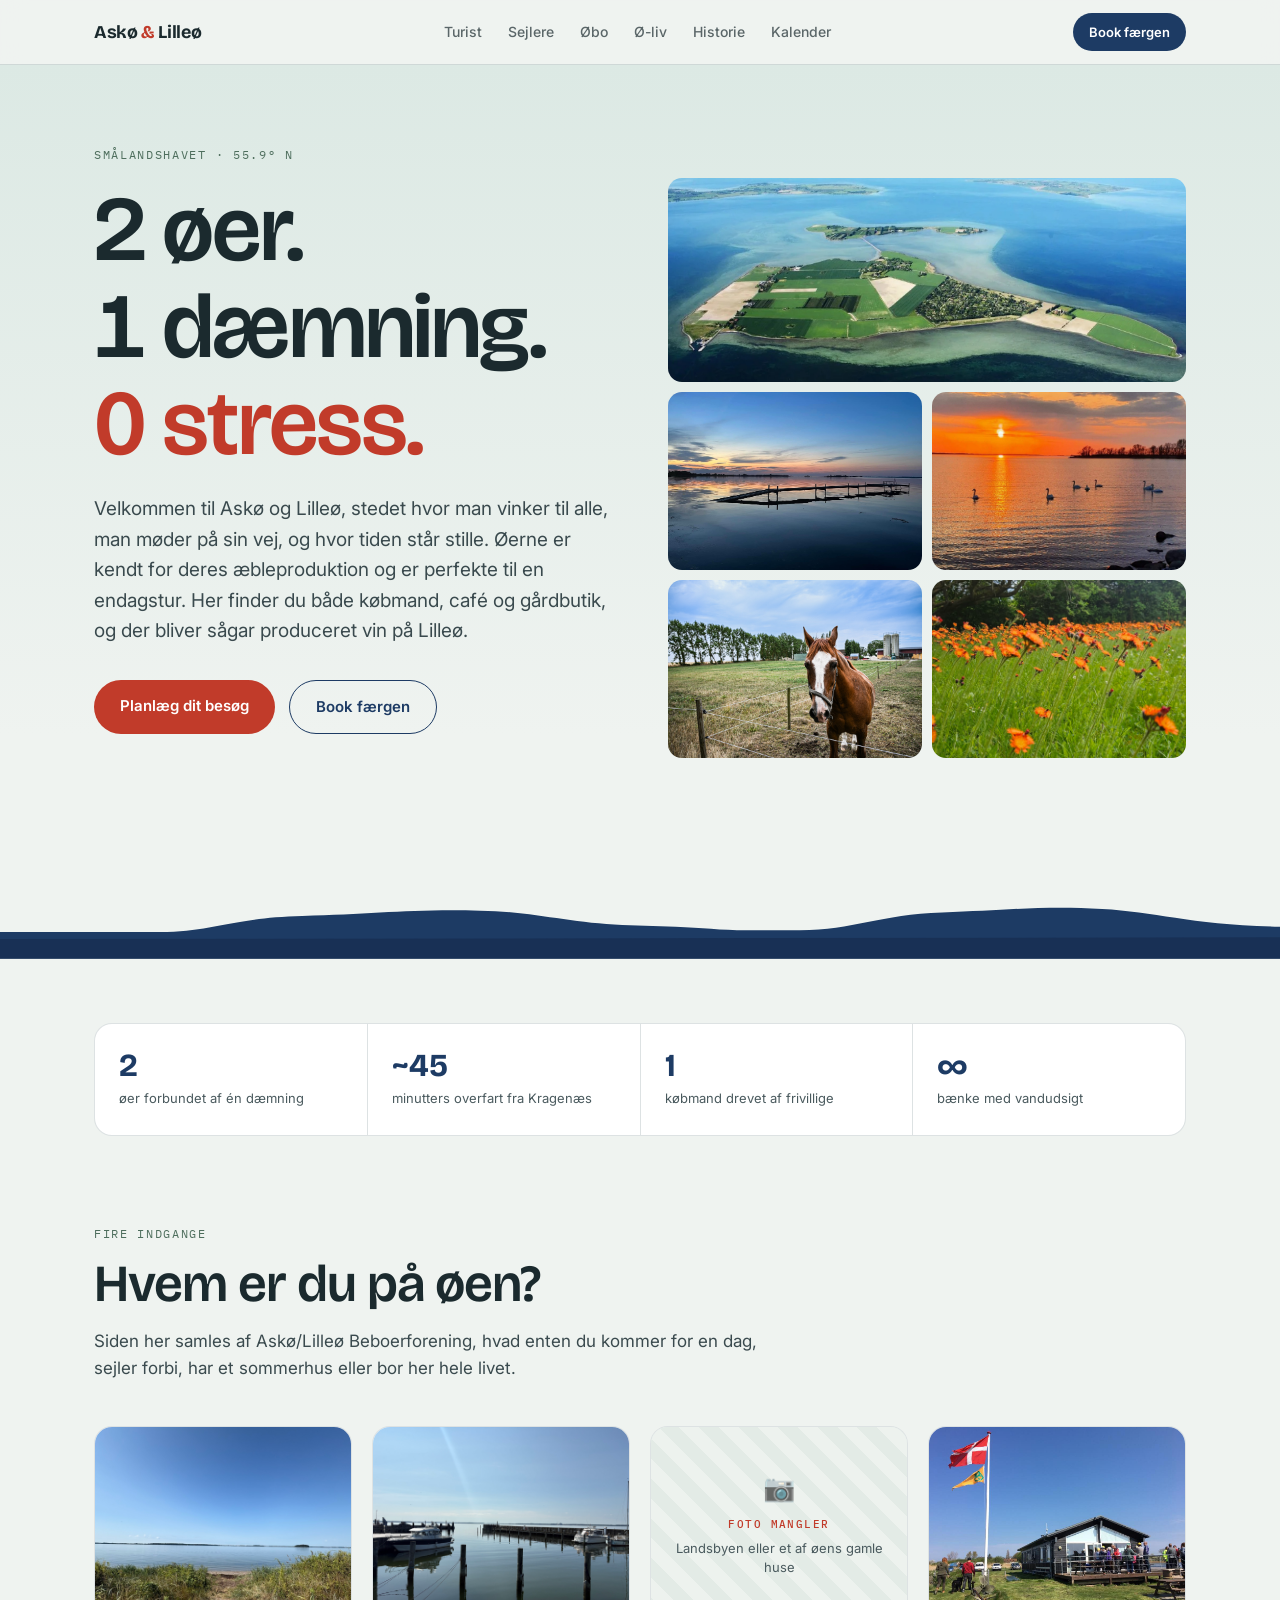
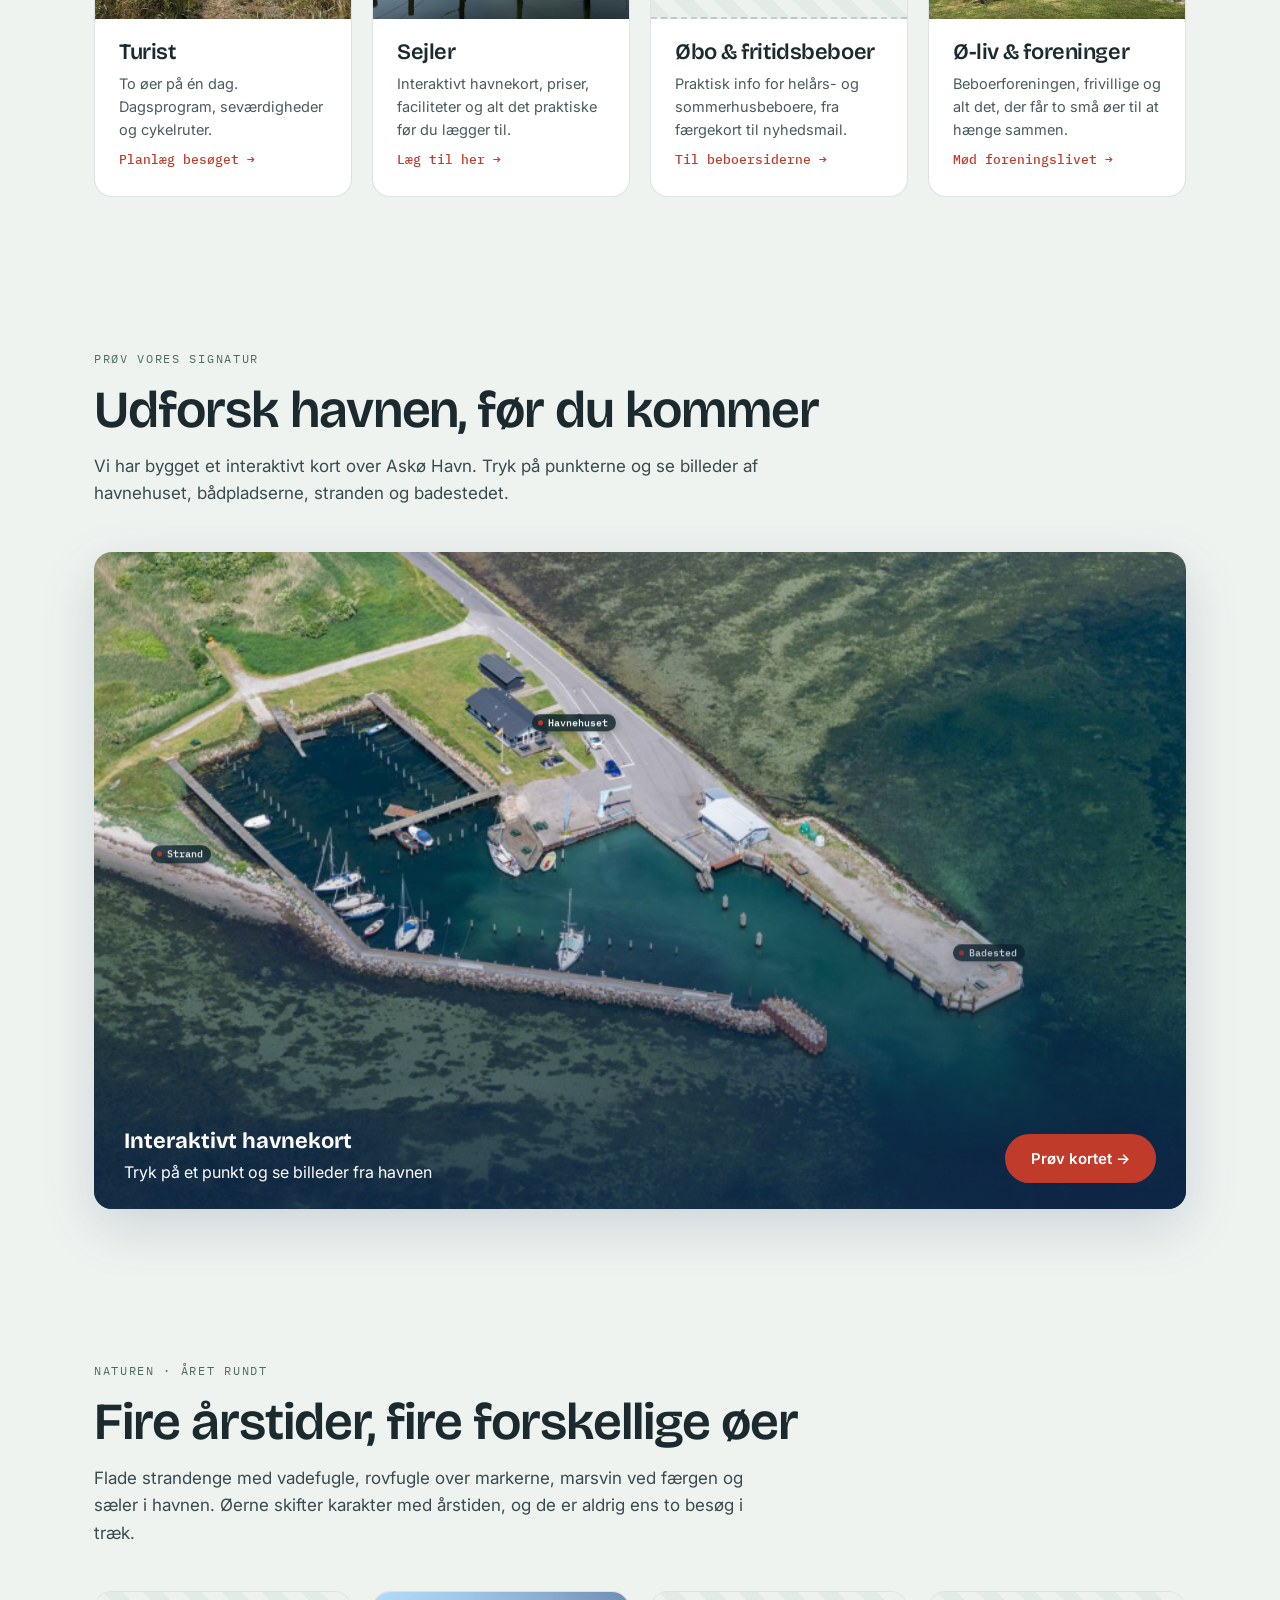
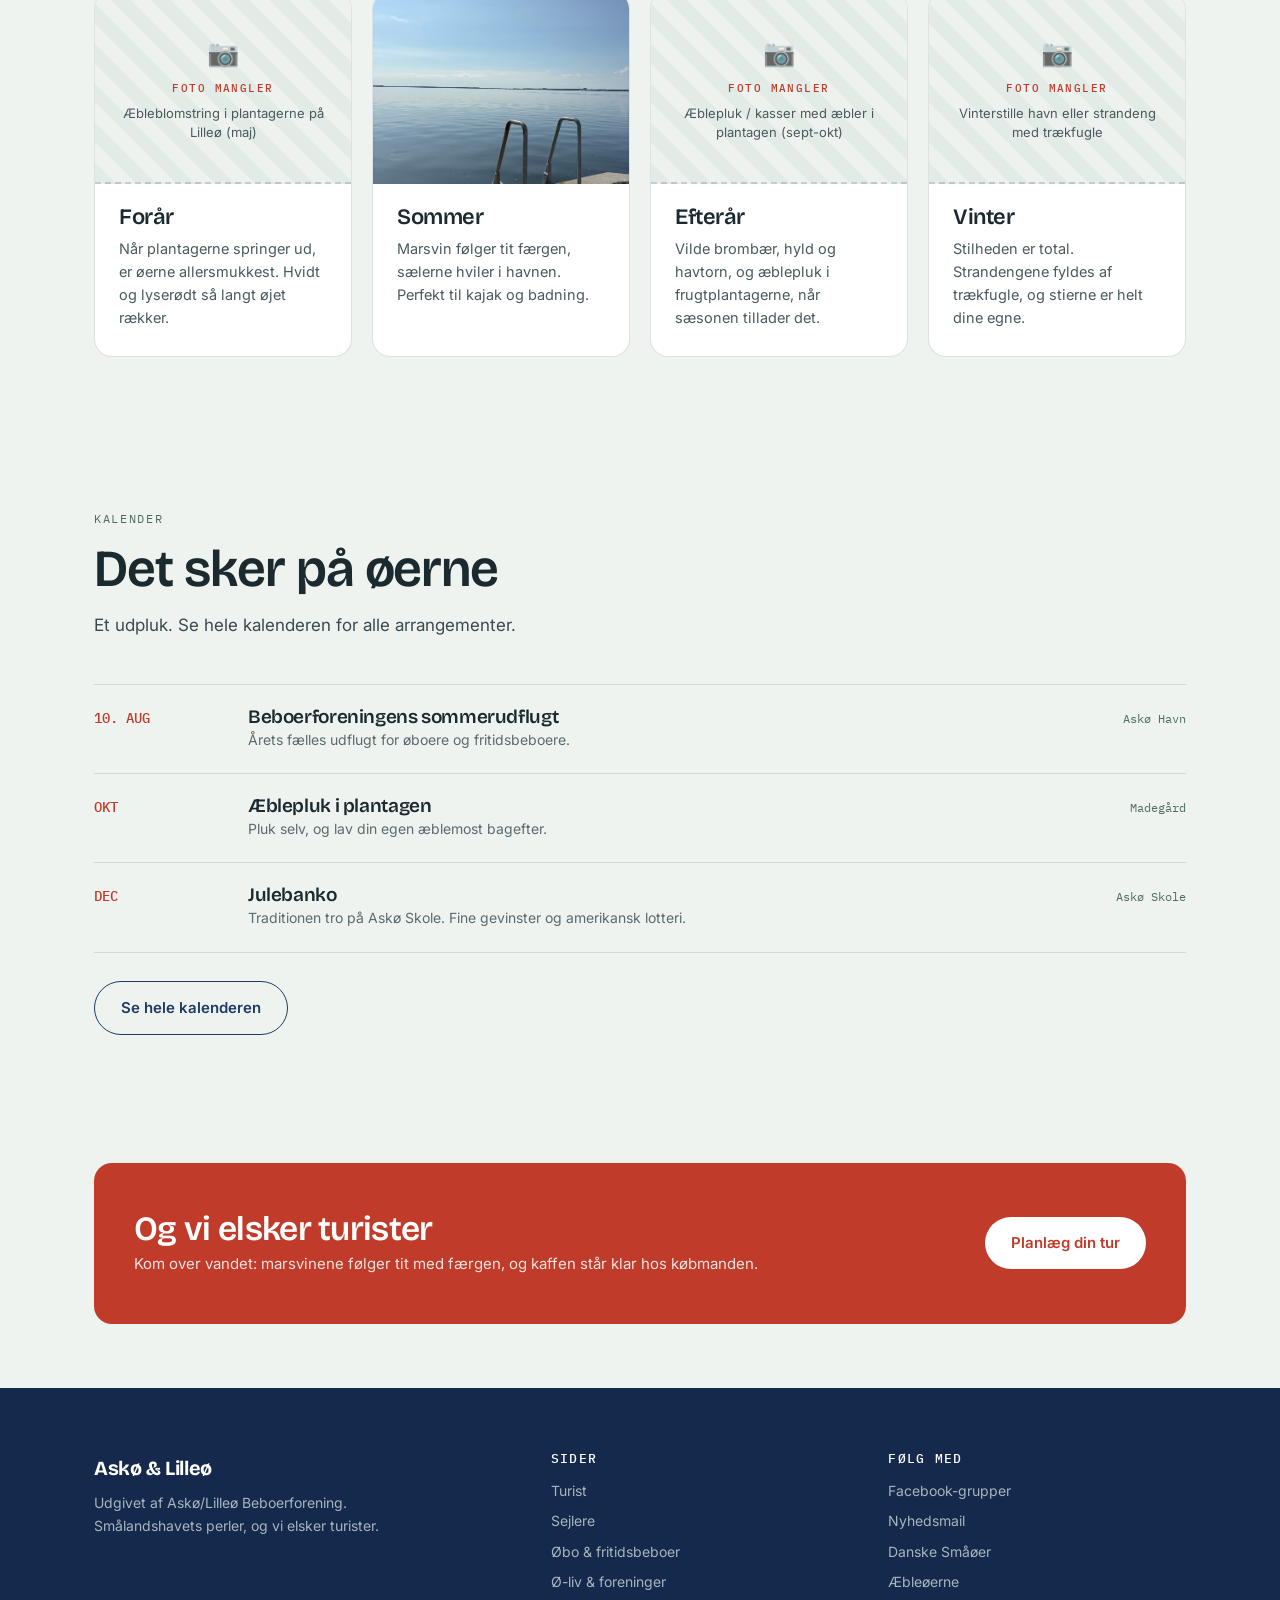
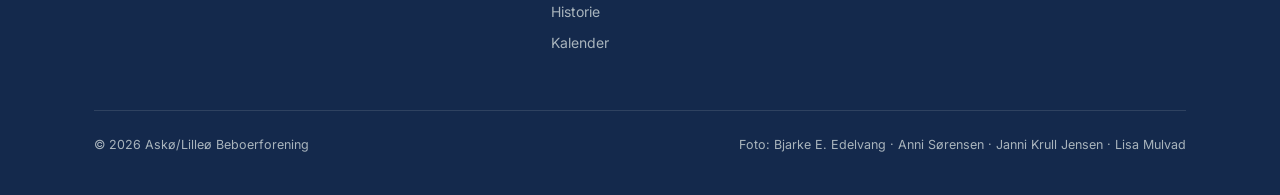
==== commit e9ae04f8: "Forside-hero med tal: 2 øer, 1 dæmning, 0 stress" ====
--- a/index.html
+++ b/index.html
@@ -31,7 +31,7 @@
   <div class="wrap hero-split">
     <div>
       <p class="eyebrow">Smålandshavet · 55.9° N</p>
-      <h1>To øer.<br>Én dæmning.<br><em>Nul stress.</em></h1>
+      <h1 style="font-variant-numeric:tabular-nums">2 øer.<br>1 dæmning.<br><em>0 stress.</em></h1>
       <p class="hero-lede" style="max-width:56ch">Velkommen til Askø og Lilleø, stedet hvor man vinker til alle, man møder på sin vej, og hvor tiden står stille. Øerne er kendt for deres æbleproduktion og er perfekte til en endagstur. Her finder du både købmand, café og gårdbutik, og der bliver sågar produceret vin på Lilleø.</p>
       <div class="hero-actions">
         <a class="btn btn-primary" href="turist.html">Planlæg dit besøg</a>
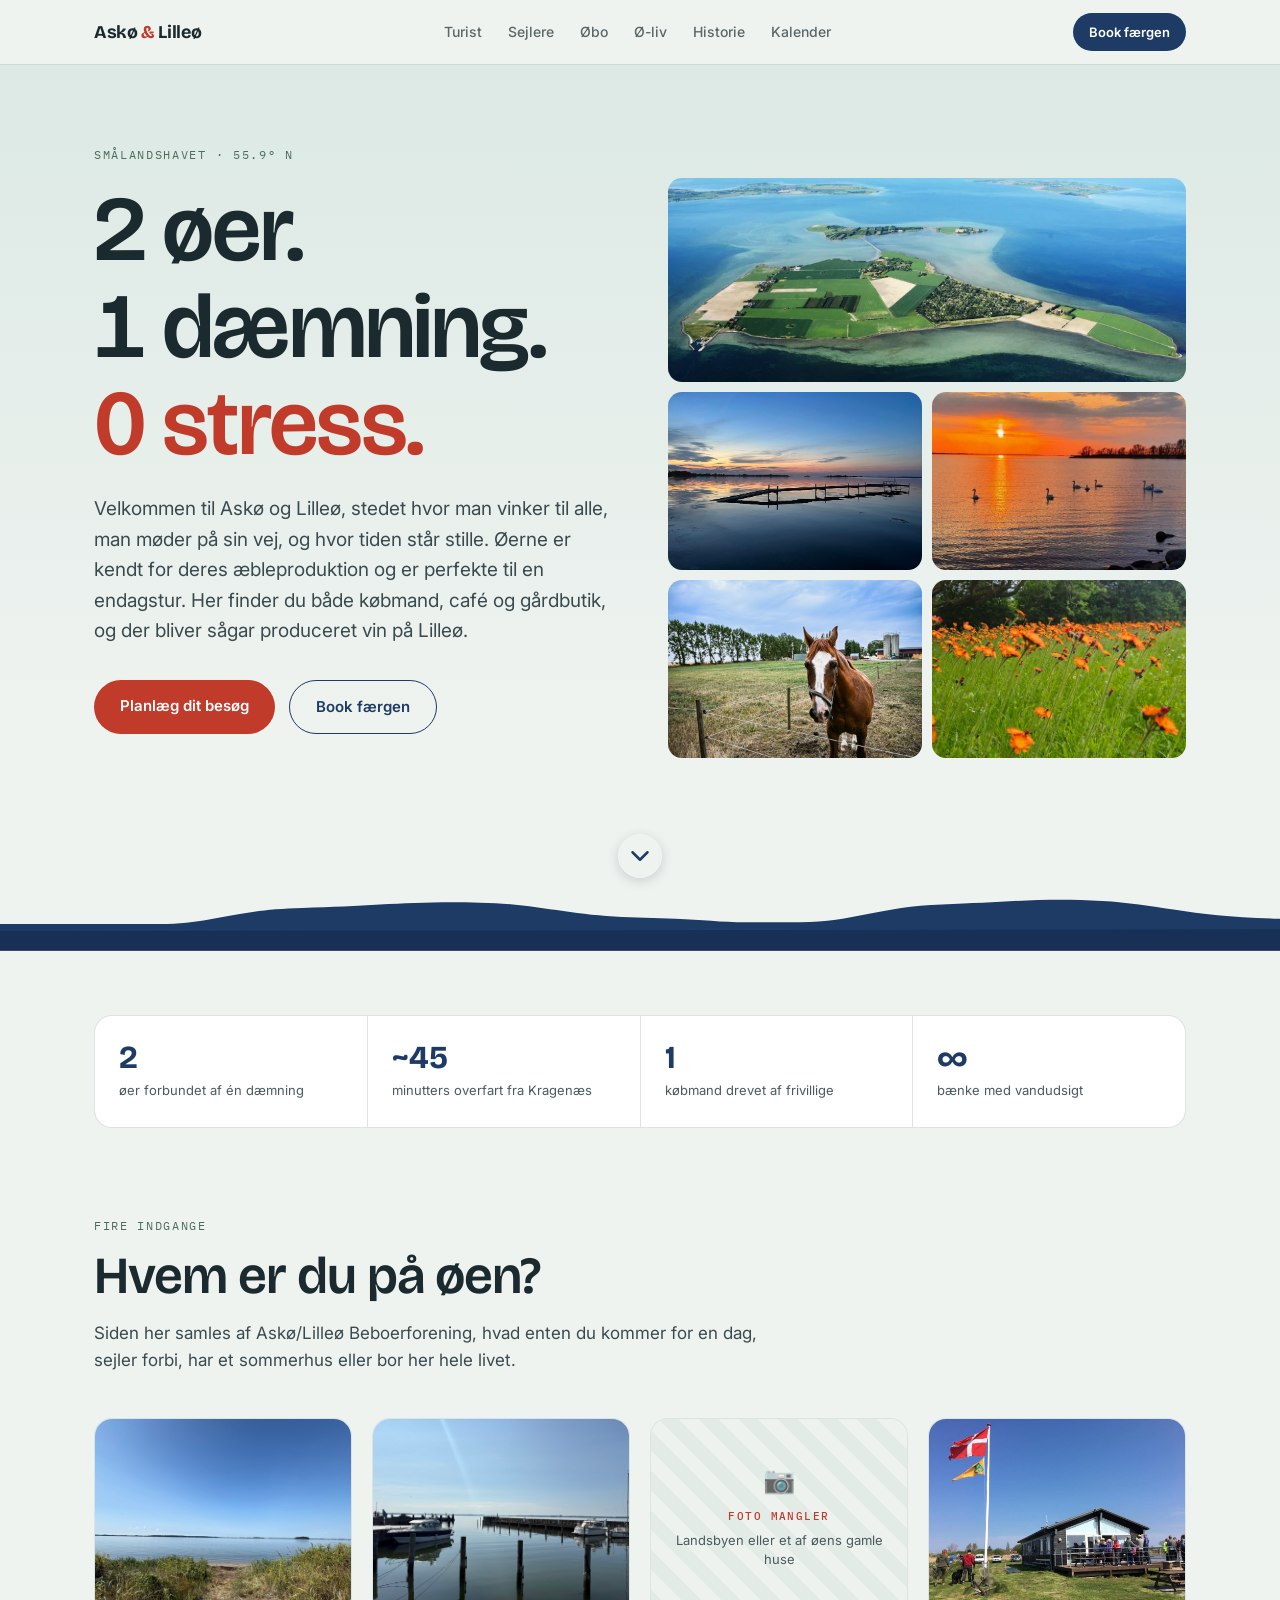
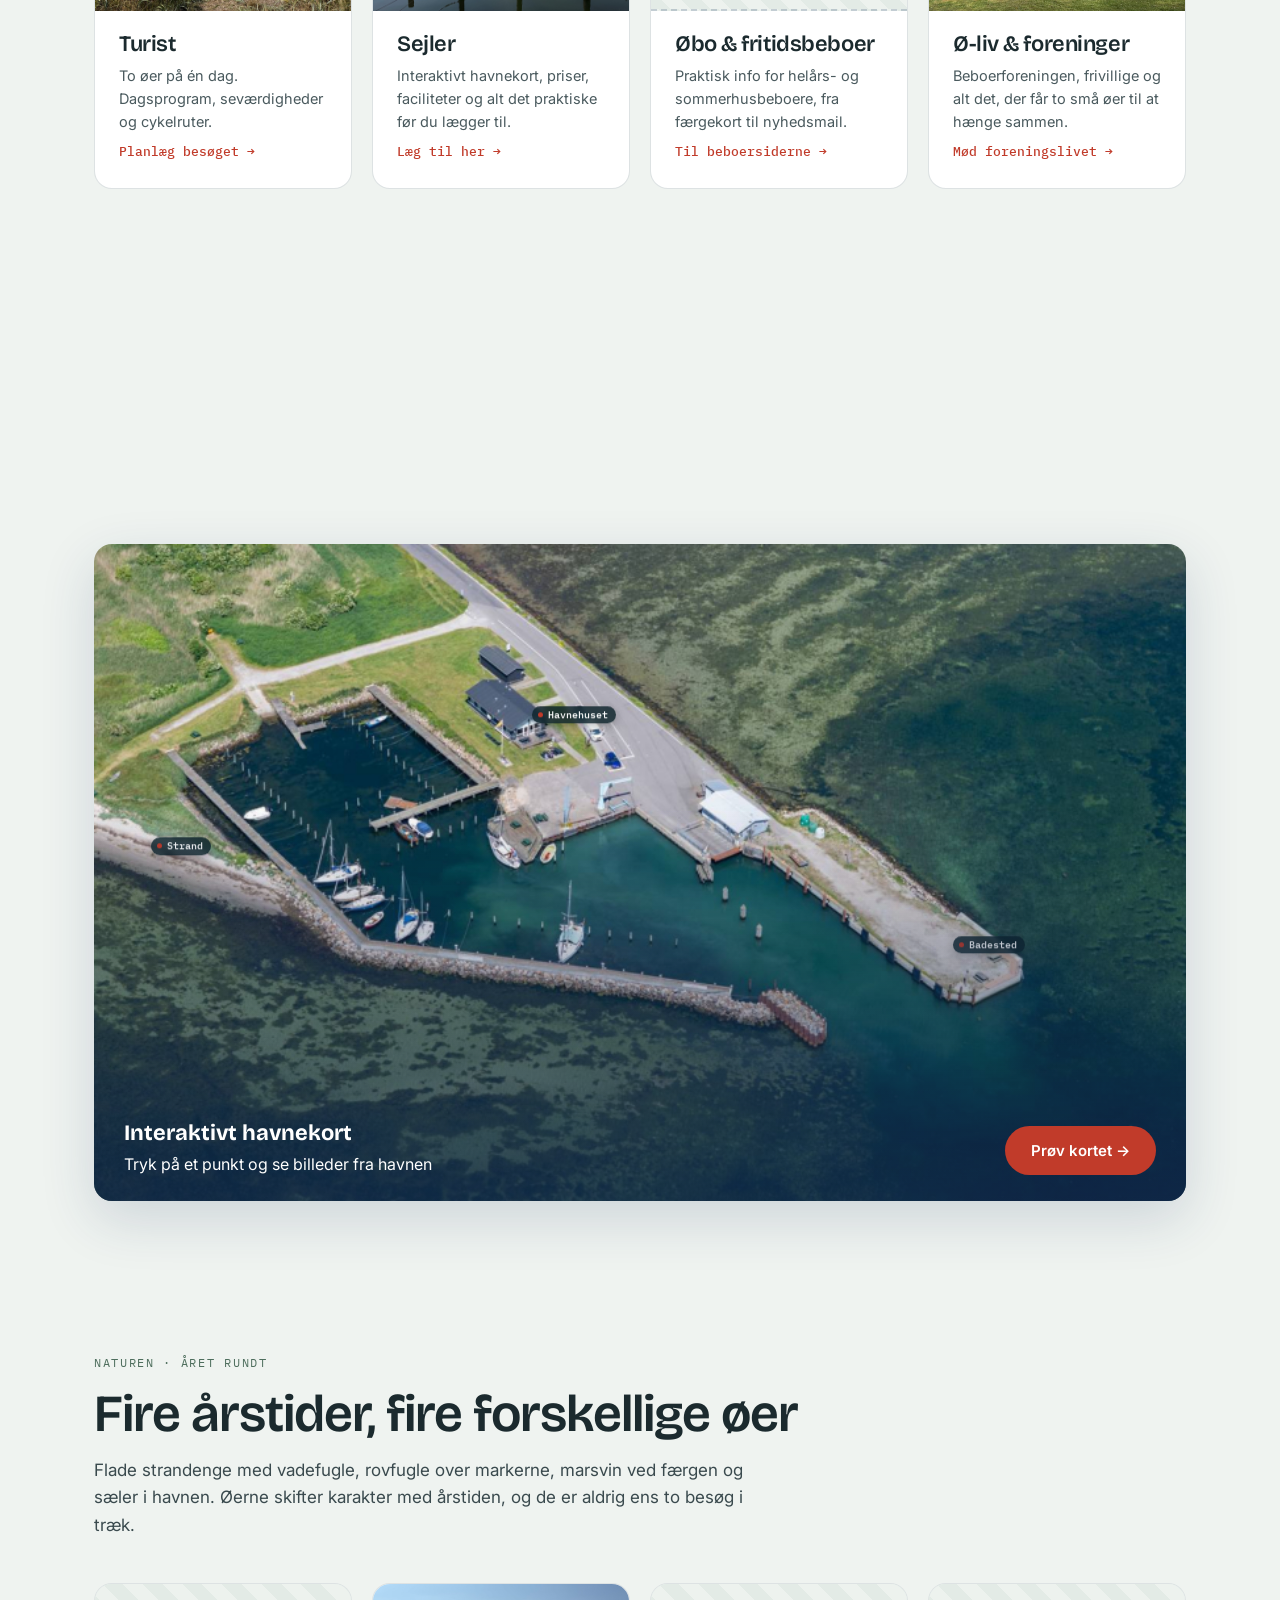
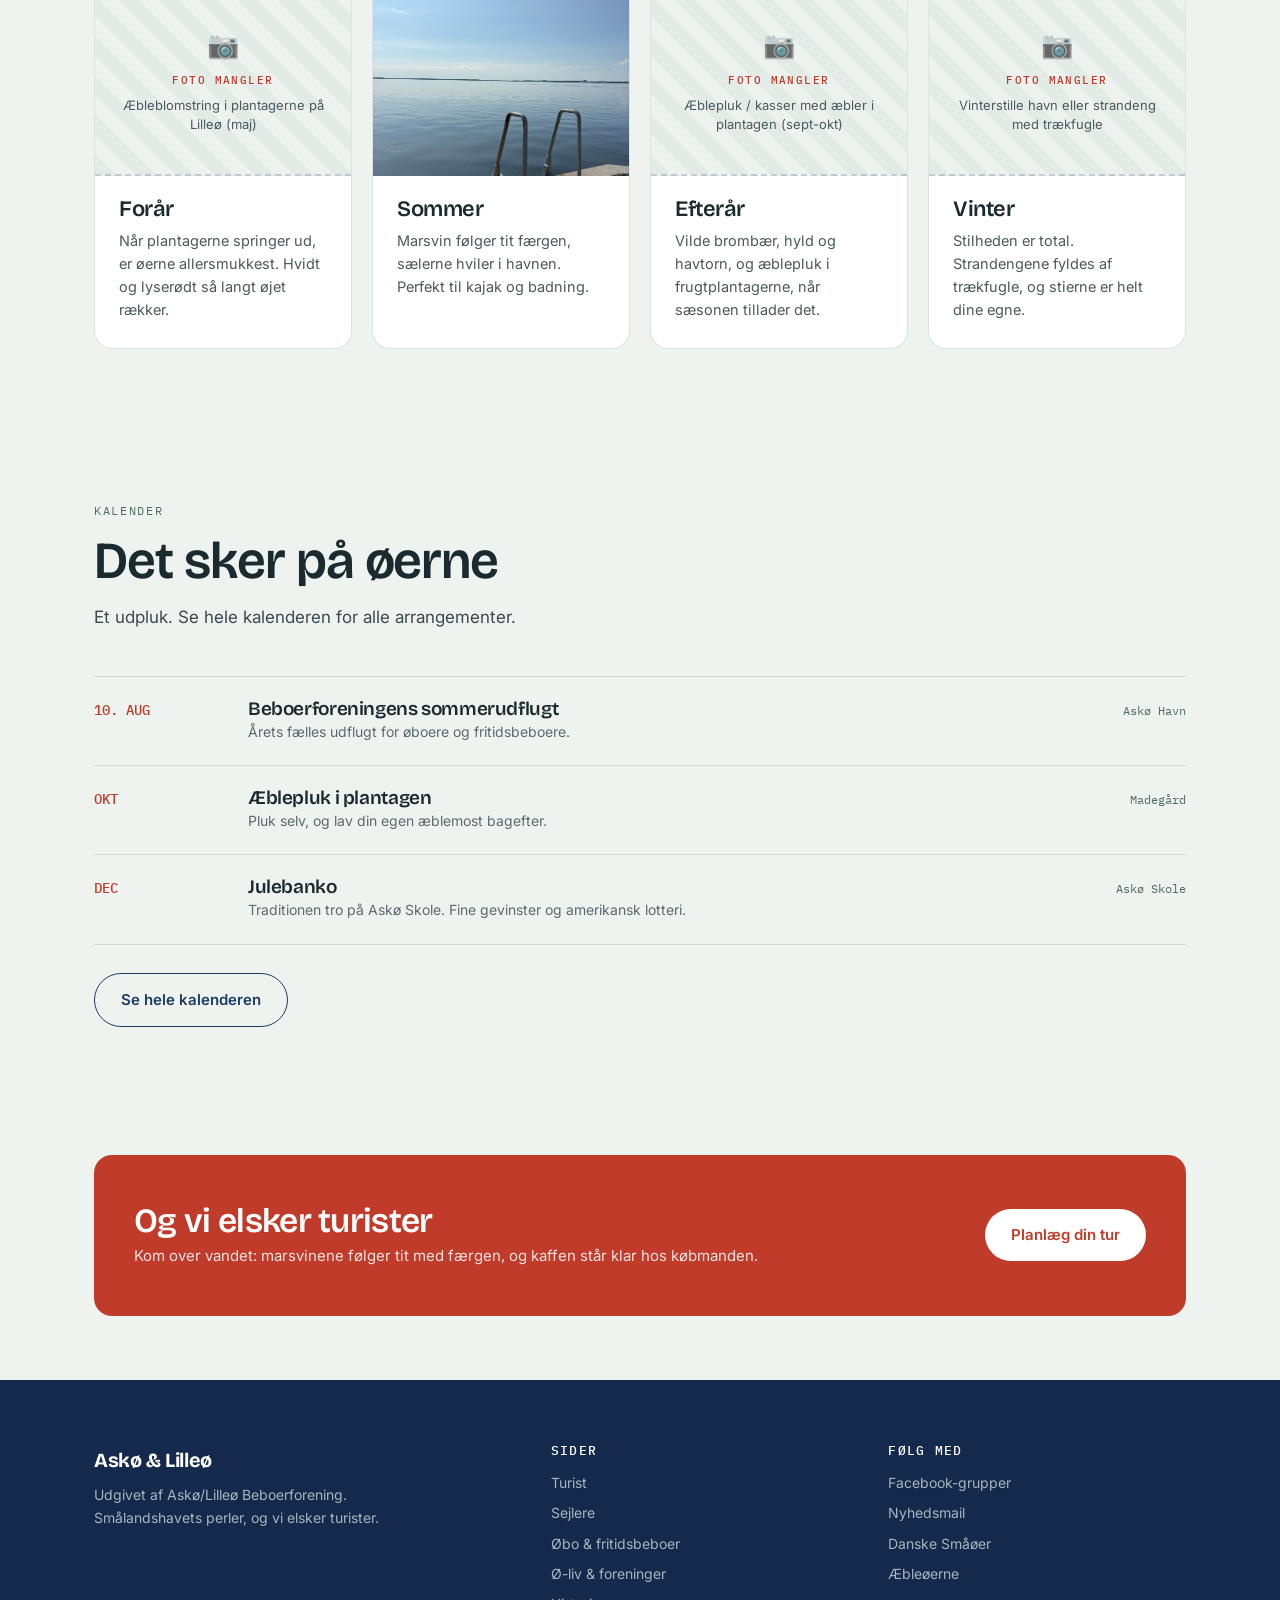
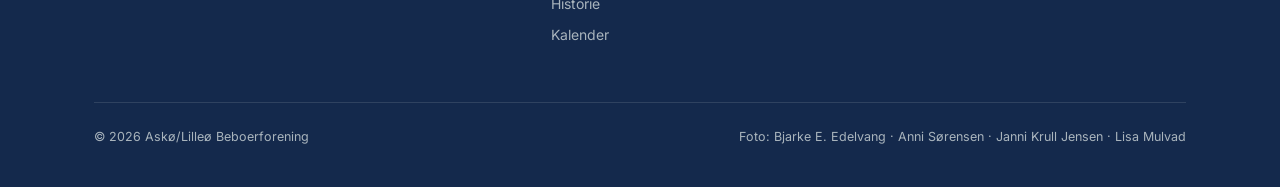
==== commit 9d878055: "Tilføj scroll-pil på forsiden der viser der er mere indhold" ====
--- a/index.html
+++ b/index.html
@@ -7,7 +7,7 @@
 <meta name="description" content="Askø og Lilleø i Smålandshavet: færge fra Kragenæs, æbleplantager, marsvin og ø-liv. Officiel side fra Askø/Lilleø Beboerforening.">
 <link rel="preconnect" href="https://fonts.googleapis.com">
 <link href="https://fonts.googleapis.com/css2?family=Bricolage+Grotesque:opsz,wght@12..96,300..800&family=Inter:wght@400;500;600&family=IBM+Plex+Mono:wght@400;500&display=swap" rel="stylesheet">
-<link rel="stylesheet" href="styles.css?v=21">
+<link rel="stylesheet" href="styles.css?v=22">
 </head>
 <body>
 
@@ -46,6 +46,9 @@
       <figure><img src="images/front-blomster.jpg" alt="Orange høgeurt i blomst på en eng ved Askø" loading="lazy"></figure>
     </div>
   </div>
+  <div class="hero-scroll" aria-hidden="true">
+    <svg width="30" height="30" viewBox="0 0 24 24" fill="none" stroke="currentColor" stroke-width="2" stroke-linecap="round" stroke-linejoin="round"><path d="M6 9l6 6 6-6"/></svg>
+  </div>
   <svg class="horizon" viewBox="0 0 1440 120" preserveAspectRatio="none" aria-hidden="true">
     <path d="M0,90 L180,90 C240,90 260,74 340,72 C420,70 460,64 540,66 C600,67 640,80 700,82 L760,84 C790,85 810,88 840,88 L900,88 C960,88 990,70 1060,68 C1130,66 1170,60 1240,64 C1300,67 1340,82 1440,84 L1440,120 L0,120 Z" fill="#1D3B64"/>
     <path d="M0,98 L1440,96 L1440,120 L0,120 Z" fill="#14294C" opacity=".6"/>
@@ -259,5 +262,14 @@
 </footer>
 
 <script src="script.js"></script>
+<script>
+(function(){
+  var cue = document.querySelector('.hero-scroll');
+  if(!cue) return;
+  addEventListener('scroll', function(){
+    cue.classList.toggle('skjul', scrollY > 80);
+  }, {passive:true});
+})();
+</script>
 </body>
 </html>
--- a/styles.css
+++ b/styles.css
@@ -121,7 +121,11 @@
 header.hero.hero--foto .btn-ghost:hover{background:#fff;color:var(--hav)}
 
 /* ---------- Forside: split-hero + collage ---------- */
-.hero-split{display:grid;grid-template-columns:1fr 1fr;gap:56px;align-items:center;padding-bottom:64px}
+.hero-split{display:grid;grid-template-columns:1fr 1fr;gap:56px;align-items:center;padding-bottom:56px}
+.hero-scroll{position:fixed;left:50%;bottom:22px;transform:translateX(-50%);z-index:40;width:44px;height:44px;display:flex;align-items:center;justify-content:center;color:var(--hav);background:rgba(239,243,240,.82);border-radius:50%;box-shadow:0 3px 12px rgba(20,51,60,.18);backdrop-filter:blur(4px);opacity:1;transition:opacity .4s ease;pointer-events:none}
+.hero-scroll.skjul{opacity:0}
+.hero-scroll svg{animation:heroBob 1.8s ease-in-out infinite}
+@keyframes heroBob{0%,100%{transform:translateY(0)}50%{transform:translateY(6px)}}
 .hero-collage{display:grid;grid-template-columns:minmax(0,1fr) minmax(0,1fr);grid-template-rows:1.15fr 1fr 1fr;gap:10px;height:clamp(460px,46vw,580px)}
 .hero-collage figure{margin:0;overflow:hidden;border-radius:14px;position:relative}
 .hero-collage img{width:100%;height:100%;object-fit:cover;transition:transform .5s ease}
@@ -131,6 +135,7 @@
 @media(max-width:820px){
   .hero-split{grid-template-columns:1fr;gap:30px}
   .hero-collage{height:clamp(360px,92vw,460px);max-width:560px;margin:0 auto;width:100%}
+  .hero-scroll{display:none}
 }
 
 /* undersider: kompakt hero */
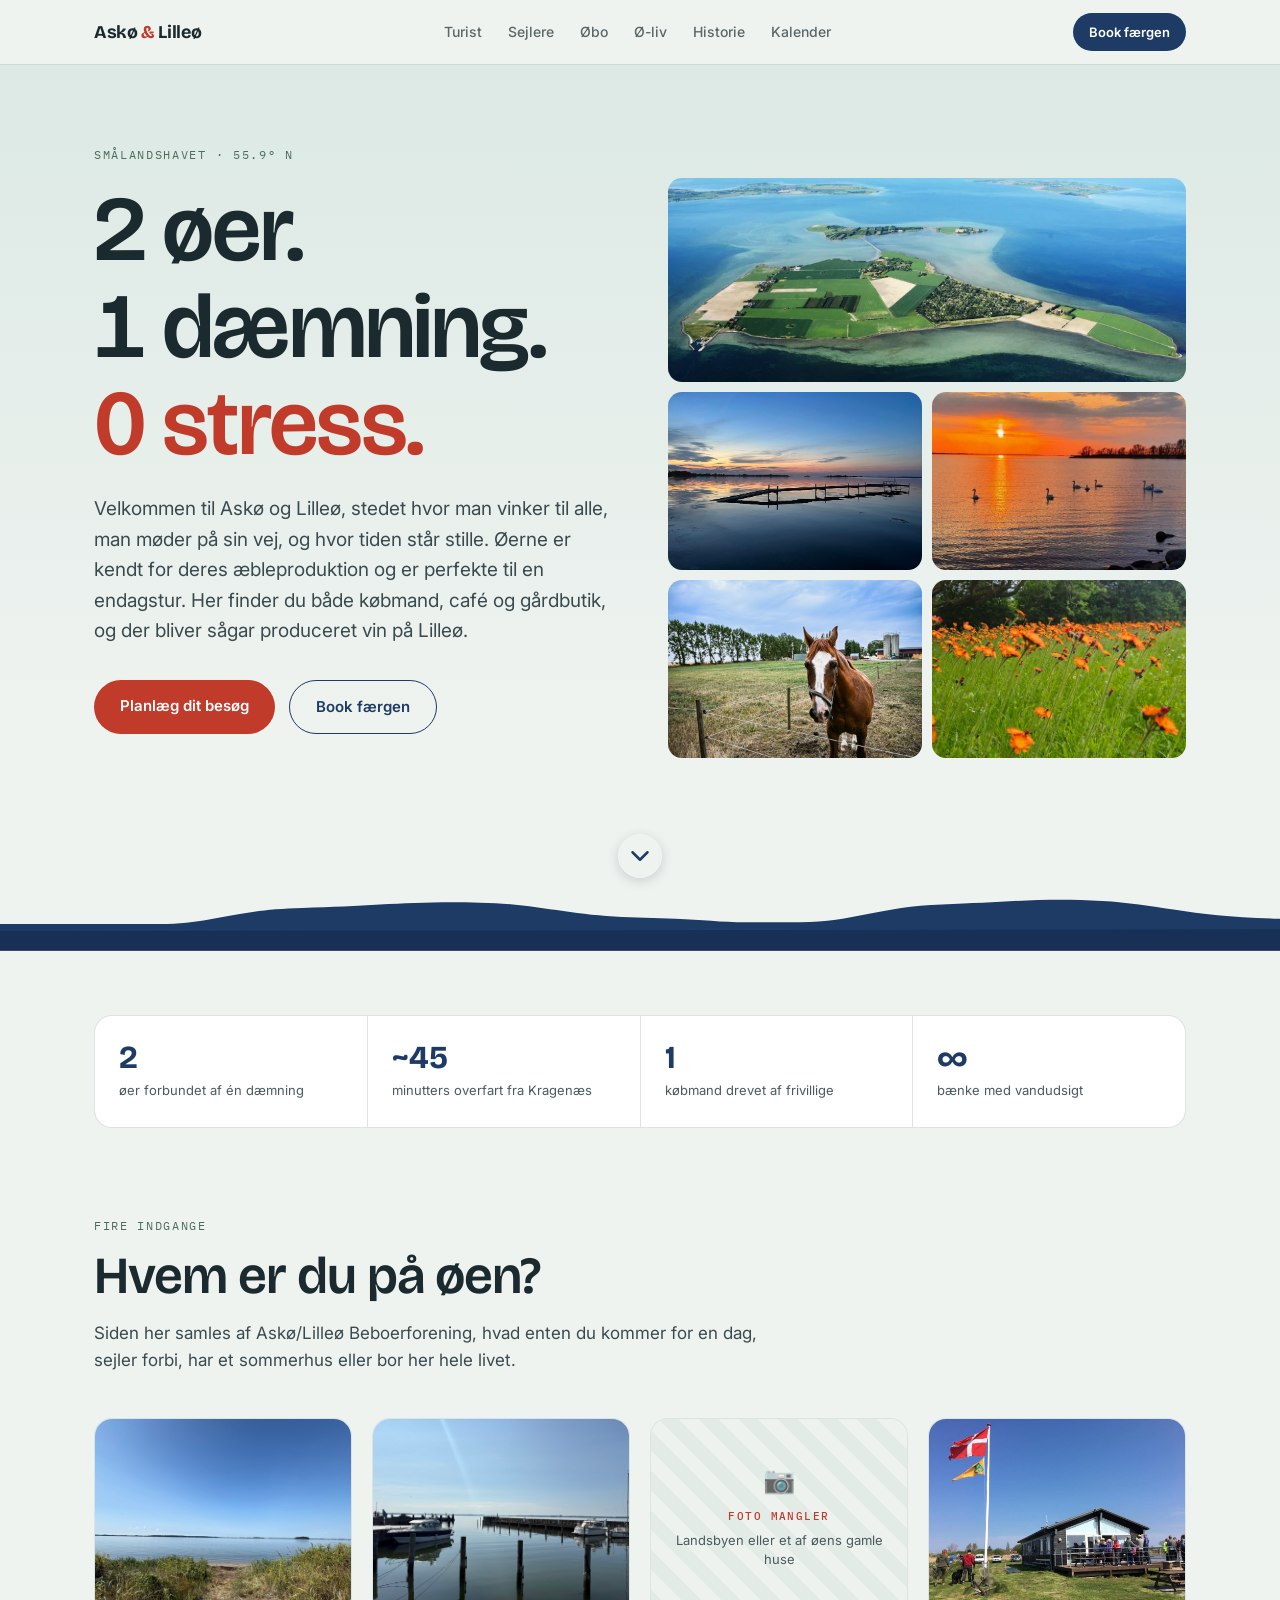
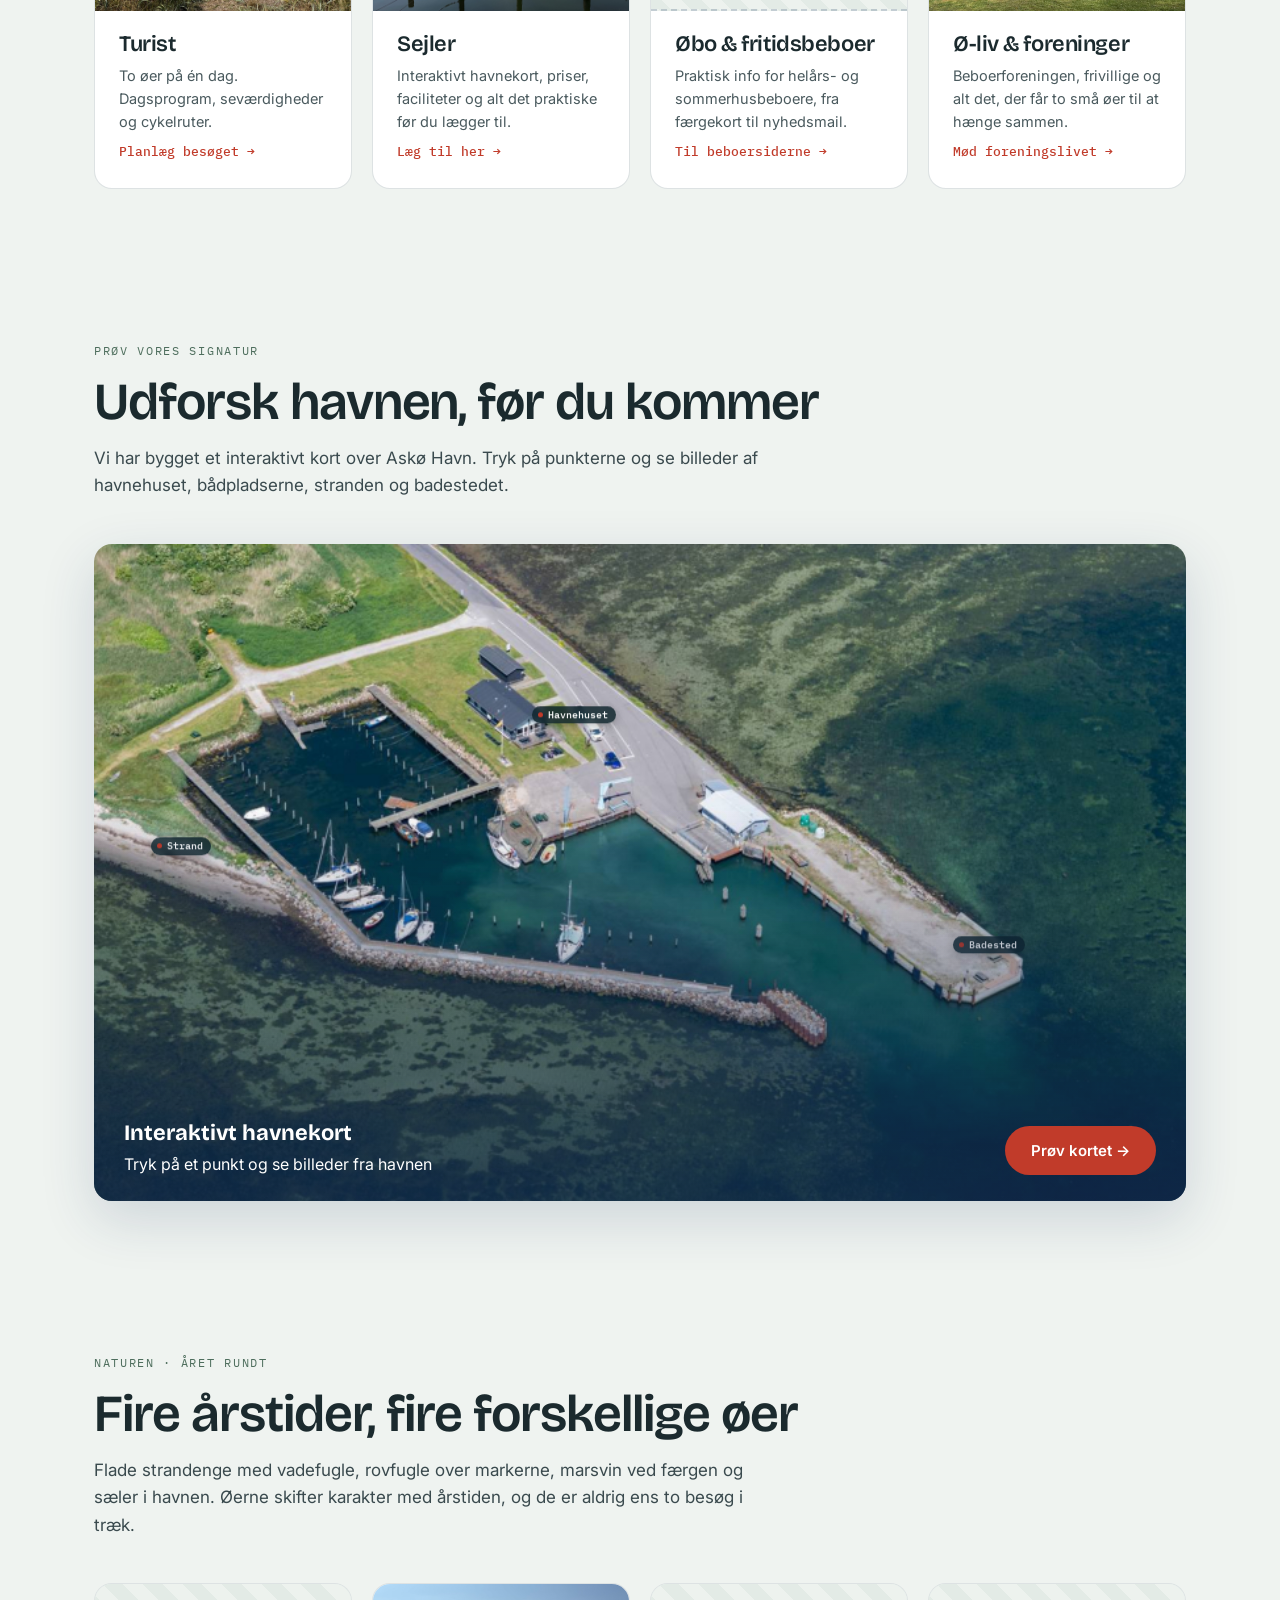
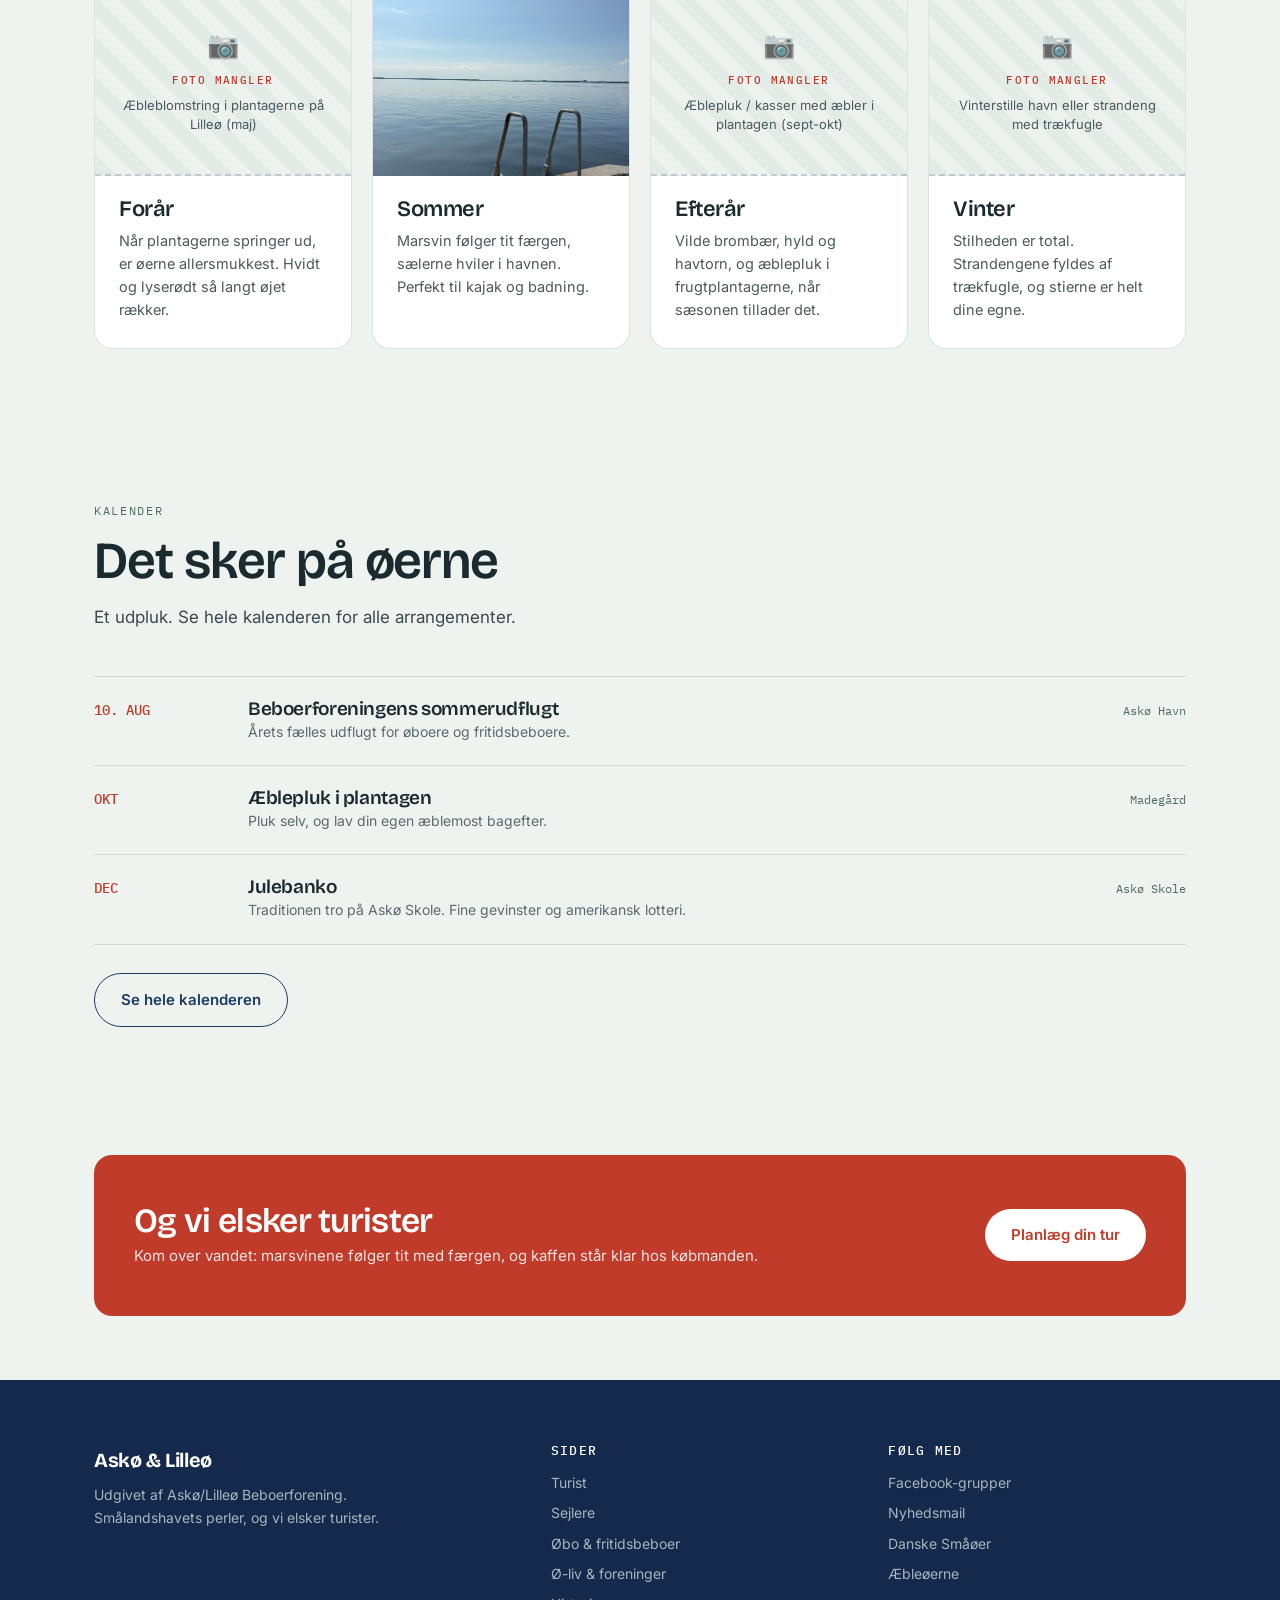
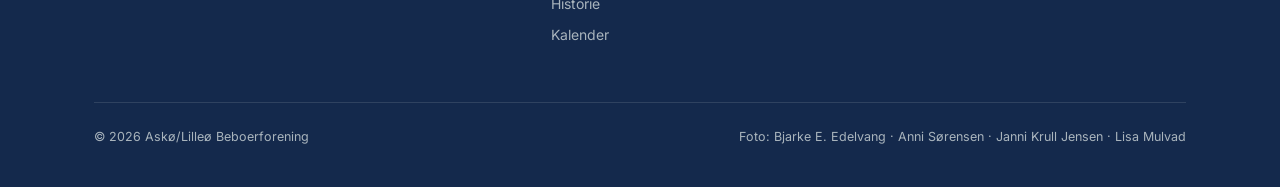
==== commit 5d03c15e: "Tilføj vejviser-kort med gåruter, vandrestier og info-bokse på sejler- og turistsiden" ====
--- a/index.html
+++ b/index.html
@@ -7,7 +7,7 @@
 <meta name="description" content="Askø og Lilleø i Smålandshavet: færge fra Kragenæs, æbleplantager, marsvin og ø-liv. Officiel side fra Askø/Lilleø Beboerforening.">
 <link rel="preconnect" href="https://fonts.googleapis.com">
 <link href="https://fonts.googleapis.com/css2?family=Bricolage+Grotesque:opsz,wght@12..96,300..800&family=Inter:wght@400;500;600&family=IBM+Plex+Mono:wght@400;500&display=swap" rel="stylesheet">
-<link rel="stylesheet" href="styles.css?v=22">
+<link rel="stylesheet" href="styles.css?v=23">
 </head>
 <body>
 
--- a/styles.css
+++ b/styles.css
@@ -538,3 +538,32 @@
 .fac p{font-size:13.5px;color:rgba(232,240,236,.68);line-height:1.5}
 @media(max-width:820px){.fac-grid{grid-template-columns:repeat(2,1fr)}}
 @media(max-width:520px){.fac-grid{grid-template-columns:1fr}}
+
+/* ---------- VEJVISER-KORT (sejlere + turist) ---------- */
+.vv-kort{position:relative;border-radius:18px;overflow:hidden;box-shadow:0 8px 30px rgba(20,51,60,.18)}
+.vv-kort>img{display:block;width:100%}
+.vv-svg{position:absolute;inset:0;width:100%;height:100%}
+.vv-rute{fill:none;stroke:var(--aeble);stroke-width:6;stroke-linecap:round;stroke-linejoin:round;opacity:0}
+.vv-pin{opacity:0;transition:opacity .3s ease}
+.vv-pin.vis{opacity:1}
+.vv-pin circle{fill:var(--aeble);stroke:#fff;stroke-width:3}
+.vv-pin--havn{opacity:1}
+.vv-pin--havn circle{fill:var(--hav)}
+.vv-stier{opacity:0;transition:opacity .8s ease;pointer-events:none}
+.vv-stier.vis{opacity:1}
+.vv-stier path{fill:none;stroke:var(--aeble);stroke-width:3.5;stroke-dasharray:7 6;stroke-linecap:round}
+.vv-knapper{display:flex;flex-wrap:wrap;gap:10px;margin-top:18px}
+.vv-knap{font-family:'Inter',sans-serif;font-size:15px;font-weight:600;padding:11px 18px;border-radius:999px;border:1.5px solid var(--hav);background:#fff;color:var(--hav);cursor:pointer;transition:background .15s,color .15s,border-color .15s}
+.vv-knap:hover{background:rgba(29,59,100,.06)}
+.vv-knap.aktiv{background:var(--aeble);border-color:var(--aeble);color:#fff}
+.vv-kilde{font-family:'IBM Plex Mono';font-size:11px;color:var(--graa);margin-top:12px}
+.vv-kilde a{color:inherit}
+.vv-info{position:absolute;right:12px;bottom:12px;z-index:5;display:flex;gap:12px;align-items:center;background:#fff;border-radius:14px;box-shadow:0 6px 24px rgba(20,51,60,.25);padding:10px 14px 10px 10px;max-width:min(320px,calc(100% - 24px));opacity:0;transform:translateY(10px);transition:opacity .35s ease,transform .35s ease;pointer-events:none}
+.vv-info.vis{opacity:1;transform:none;pointer-events:auto}
+.vv-info img[hidden]{display:none}
+.vv-info img{width:64px;height:64px;object-fit:cover;border-radius:10px;flex-shrink:0}
+.vv-info .vi-tekst{font-size:13px;line-height:1.35;text-align:left;color:var(--blaek);padding-right:12px}
+.vv-info .vi-tekst strong{font-family:'Bricolage Grotesque';font-size:15px;display:block;margin-bottom:2px}
+.vv-info a{color:var(--aeble);font-weight:600;text-decoration:none;white-space:nowrap}
+.vv-info a:hover{text-decoration:underline}
+.vv-info .vi-luk{position:absolute;top:4px;right:8px;border:none;background:none;font-size:16px;color:var(--graa);cursor:pointer;padding:2px;line-height:1}
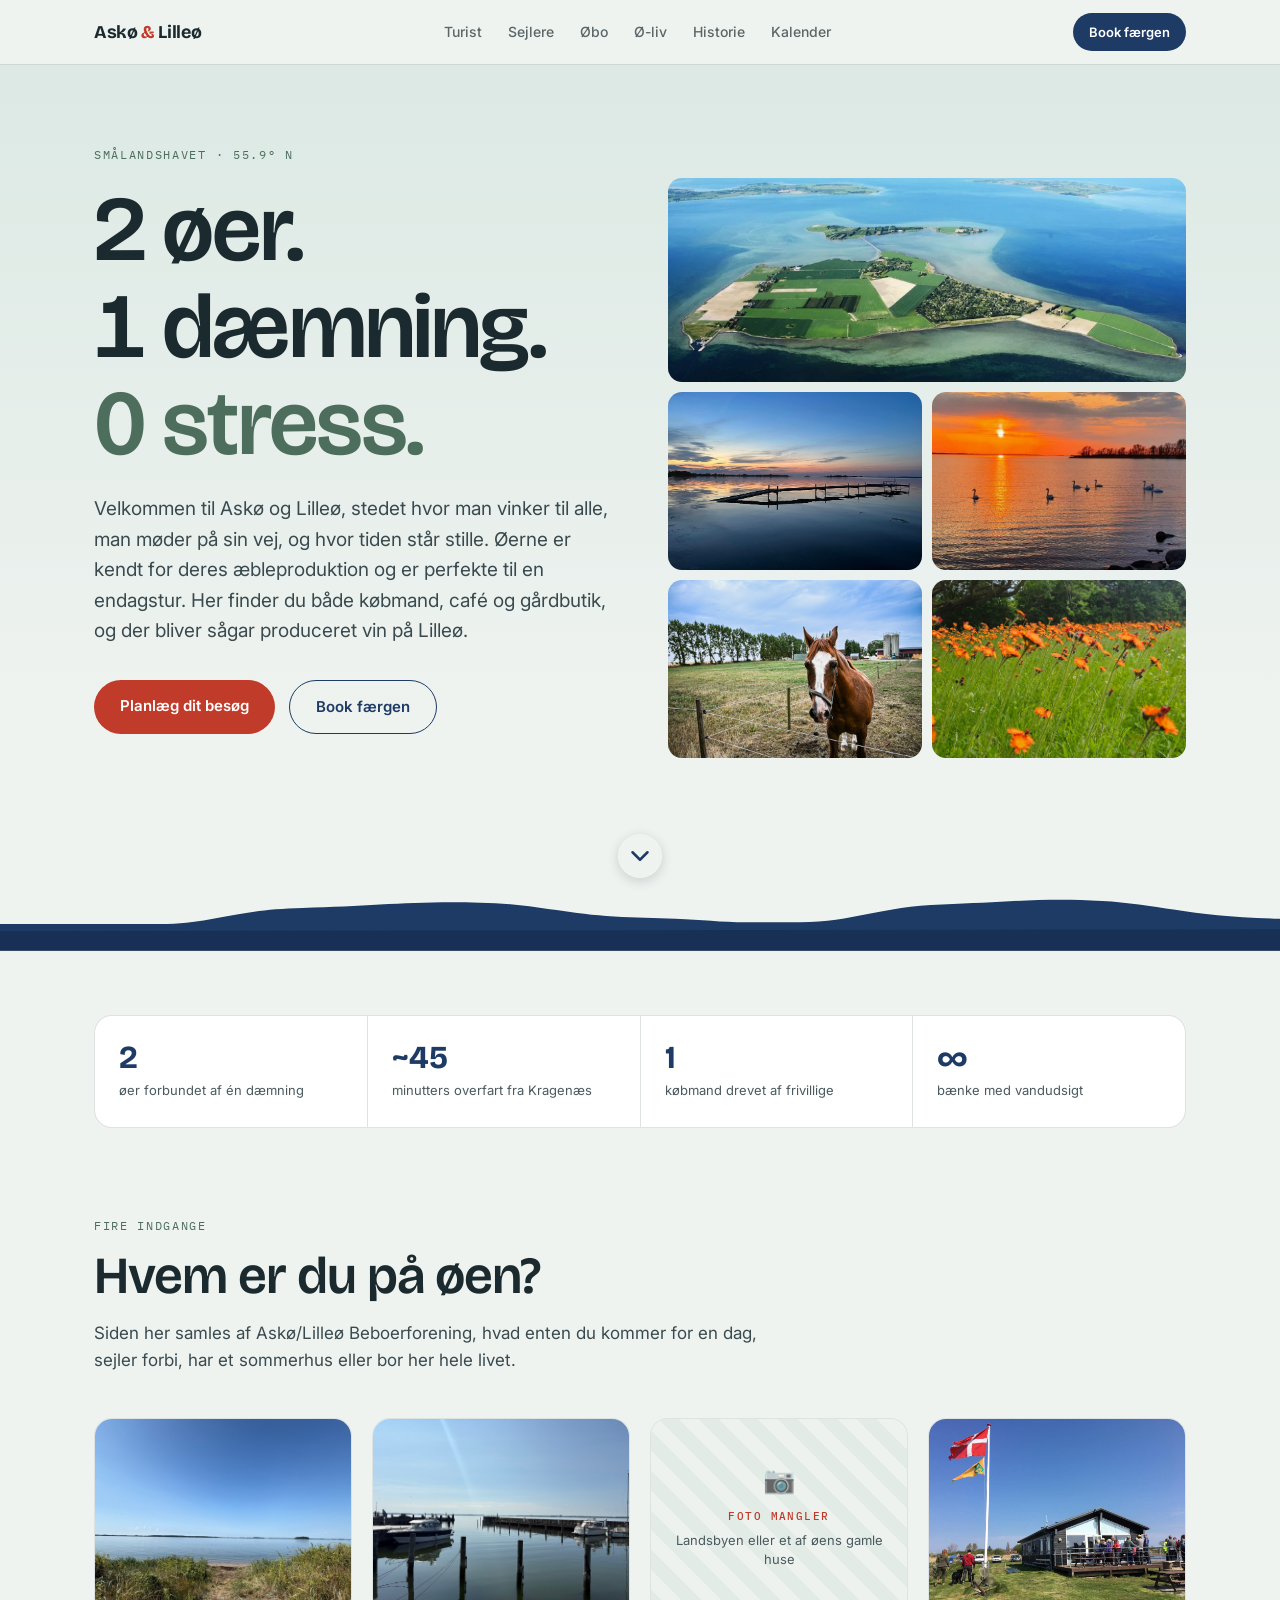
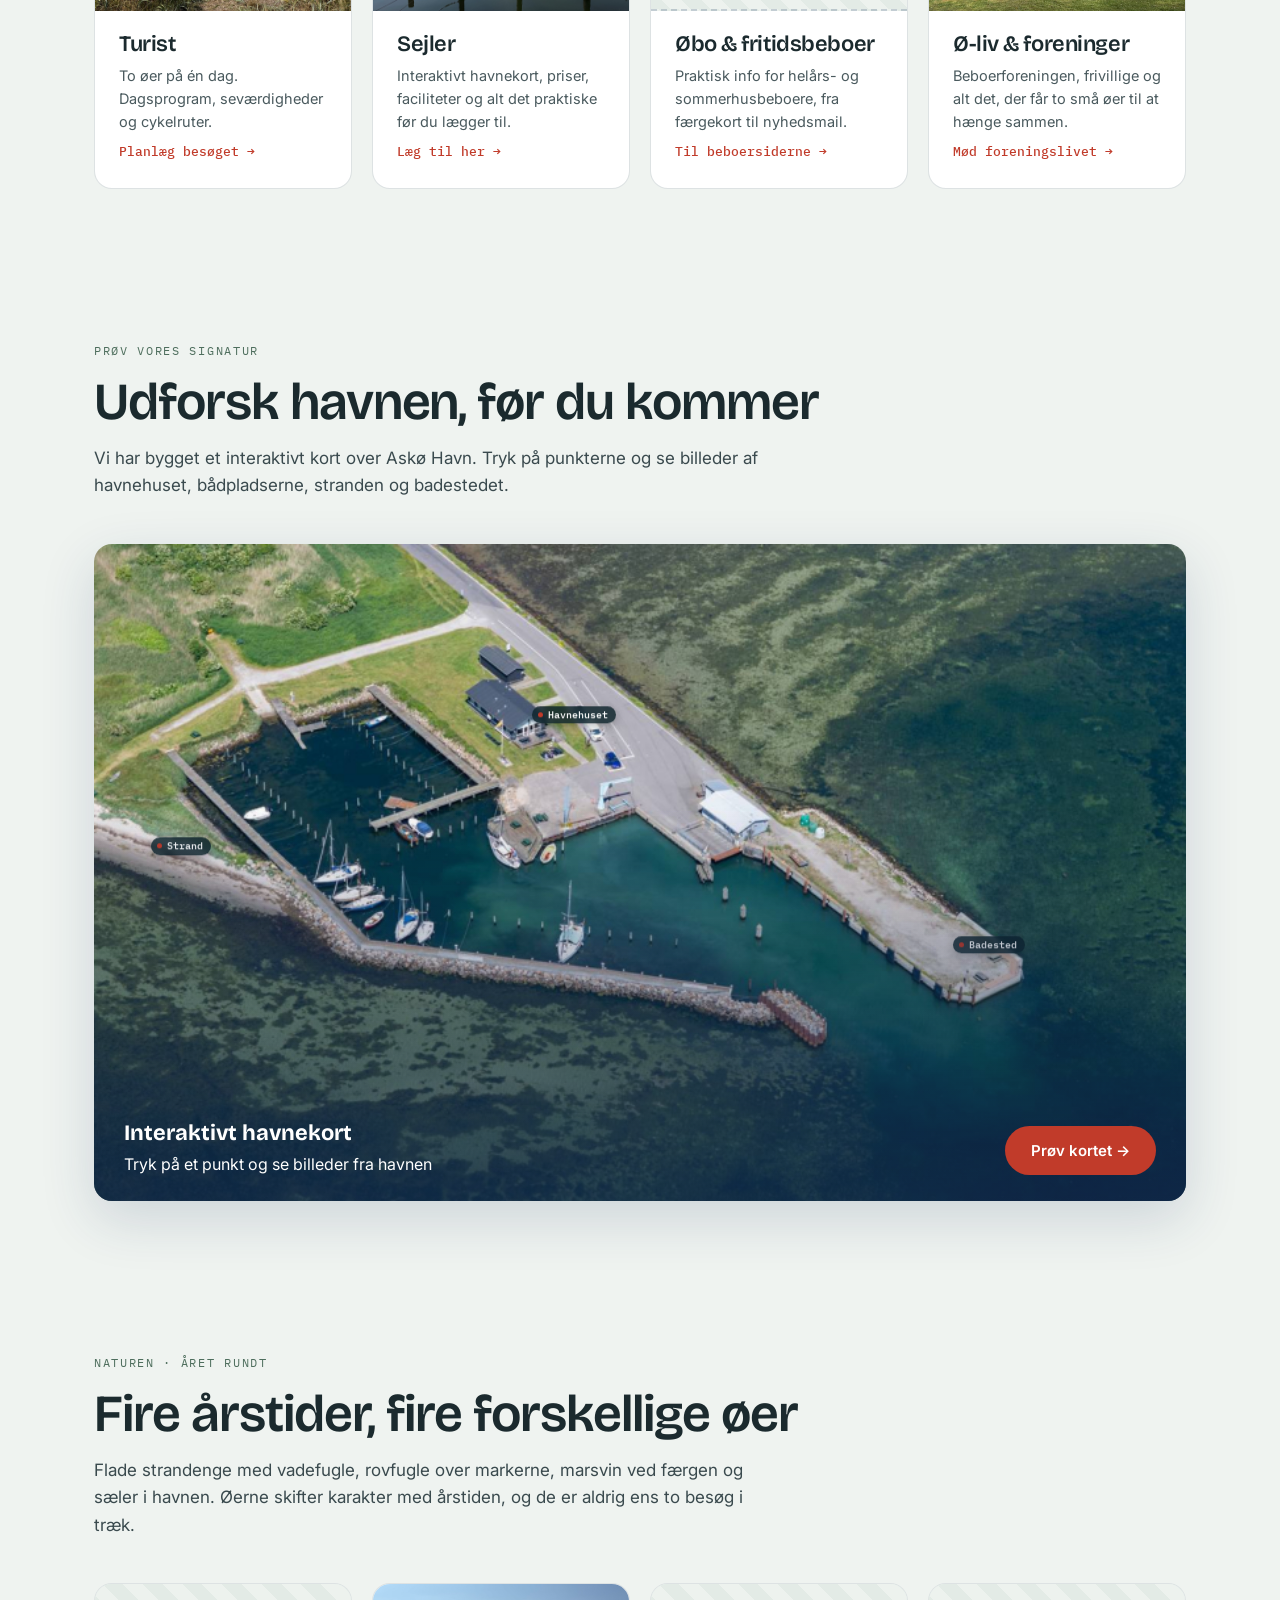
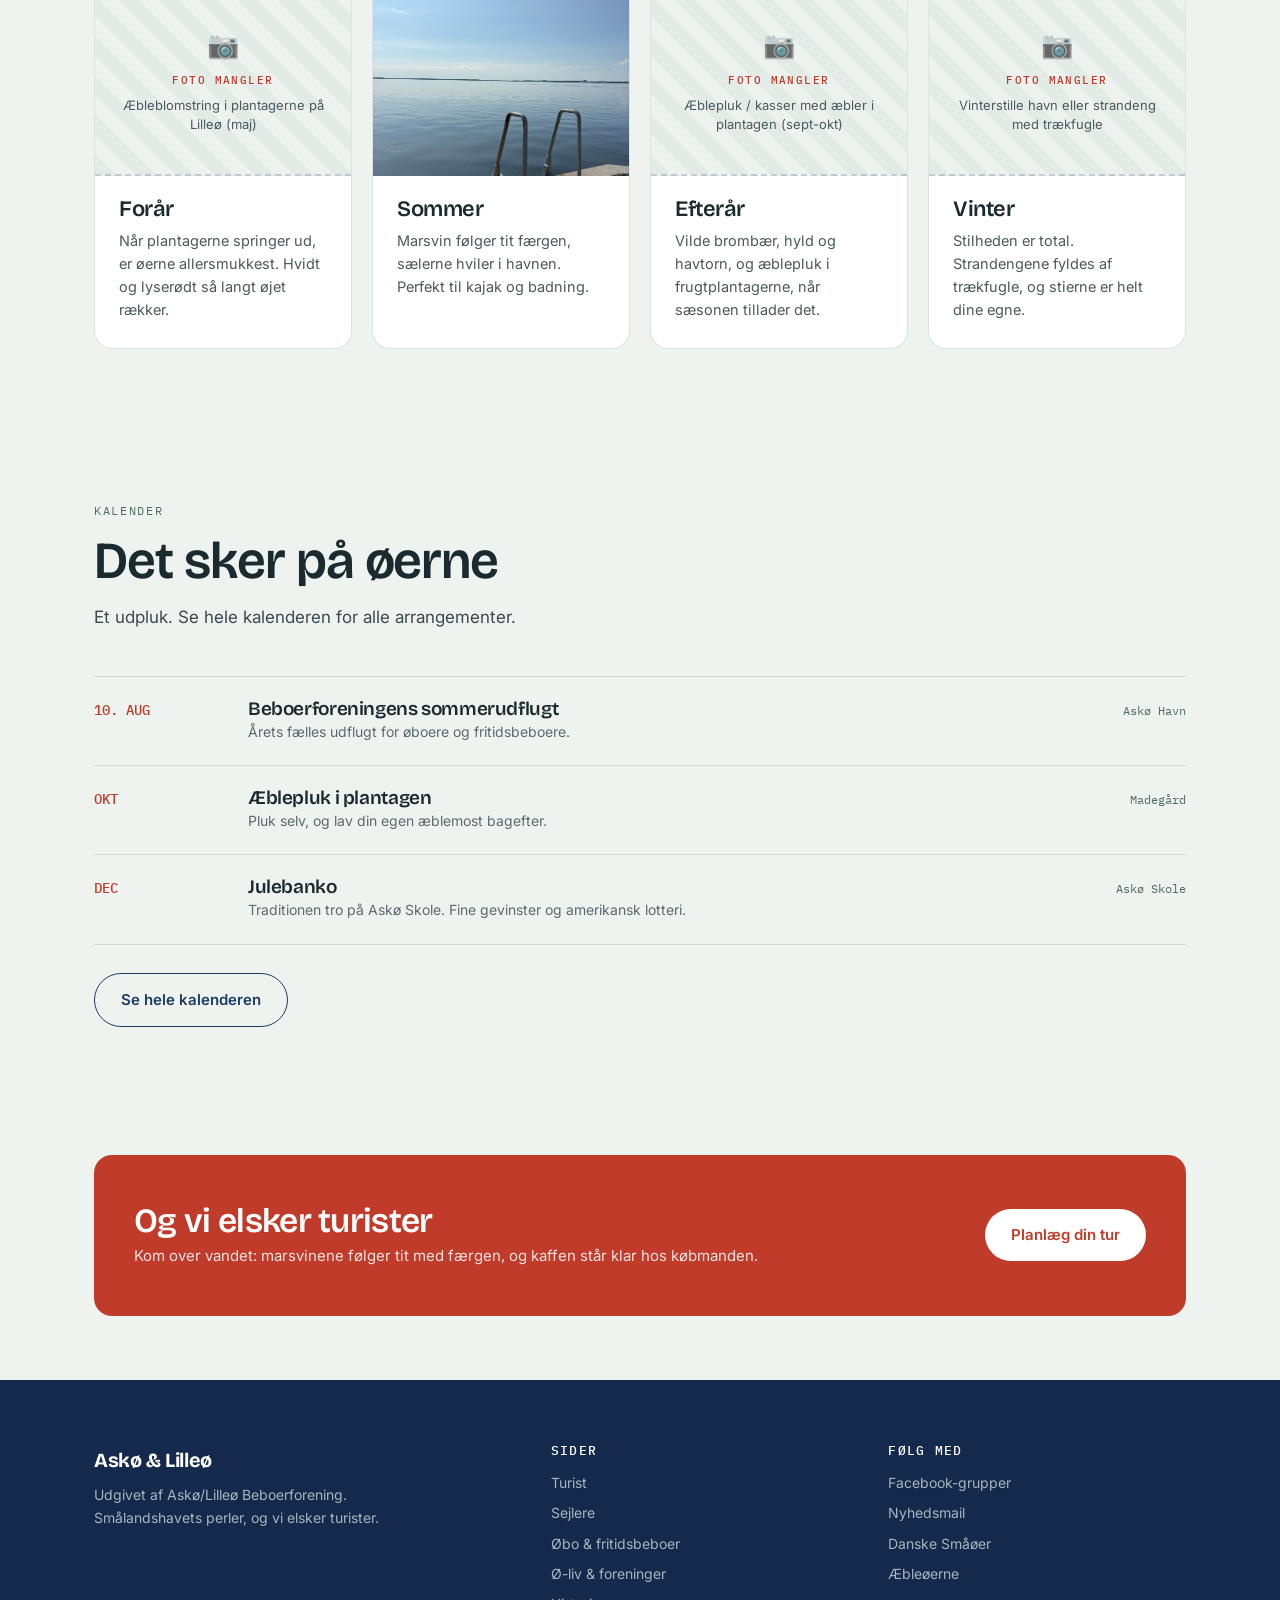
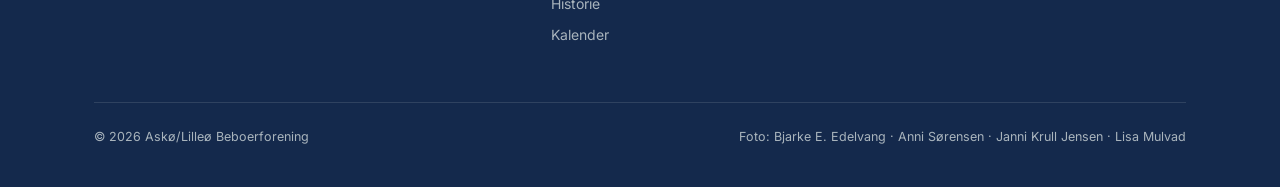
==== commit d25413bf: "Gør '0 stress' grøn i forside-overskriften" ====
--- a/index.html
+++ b/index.html
@@ -7,7 +7,7 @@
 <meta name="description" content="Askø og Lilleø i Smålandshavet: færge fra Kragenæs, æbleplantager, marsvin og ø-liv. Officiel side fra Askø/Lilleø Beboerforening.">
 <link rel="preconnect" href="https://fonts.googleapis.com">
 <link href="https://fonts.googleapis.com/css2?family=Bricolage+Grotesque:opsz,wght@12..96,300..800&family=Inter:wght@400;500;600&family=IBM+Plex+Mono:wght@400;500&display=swap" rel="stylesheet">
-<link rel="stylesheet" href="styles.css?v=23">
+<link rel="stylesheet" href="styles.css?v=24">
 </head>
 <body>
 
@@ -31,7 +31,7 @@
   <div class="wrap hero-split">
     <div>
       <p class="eyebrow">Smålandshavet · 55.9° N</p>
-      <h1 style="font-variant-numeric:tabular-nums">2 øer.<br>1 dæmning.<br><em>0 stress.</em></h1>
+      <h1 style="font-variant-numeric:tabular-nums">2 øer.<br>1 dæmning.<br><em style="color:var(--tang)">0 stress.</em></h1>
       <p class="hero-lede" style="max-width:56ch">Velkommen til Askø og Lilleø, stedet hvor man vinker til alle, man møder på sin vej, og hvor tiden står stille. Øerne er kendt for deres æbleproduktion og er perfekte til en endagstur. Her finder du både købmand, café og gårdbutik, og der bliver sågar produceret vin på Lilleø.</p>
       <div class="hero-actions">
         <a class="btn btn-primary" href="turist.html">Planlæg dit besøg</a>
--- a/styles.css
+++ b/styles.css
@@ -567,3 +567,13 @@
 .vv-info a{color:var(--aeble);font-weight:600;text-decoration:none;white-space:nowrap}
 .vv-info a:hover{text-decoration:underline}
 .vv-info .vi-luk{position:absolute;top:4px;right:8px;border:none;background:none;font-size:16px;color:var(--graa);cursor:pointer;padding:2px;line-height:1}
+@media(max-width:600px){
+  .vv-knapper{gap:7px;margin-top:14px}
+  .vv-knap{font-size:12.5px;padding:7px 12px;border-width:1px}
+  .vv-info{right:8px;bottom:8px;gap:9px;padding:8px 10px 8px 8px;max-width:min(250px,calc(100% - 16px));border-radius:12px}
+  .vv-info img{width:42px;height:42px;border-radius:8px}
+  .vv-info .vi-tekst{font-size:11.5px;line-height:1.3;padding-right:10px}
+  .vv-info .vi-tekst strong{font-size:12.5px}
+  .vv-info .vi-luk{top:2px;right:5px;font-size:14px}
+  .vv-kilde{font-size:10px}
+}
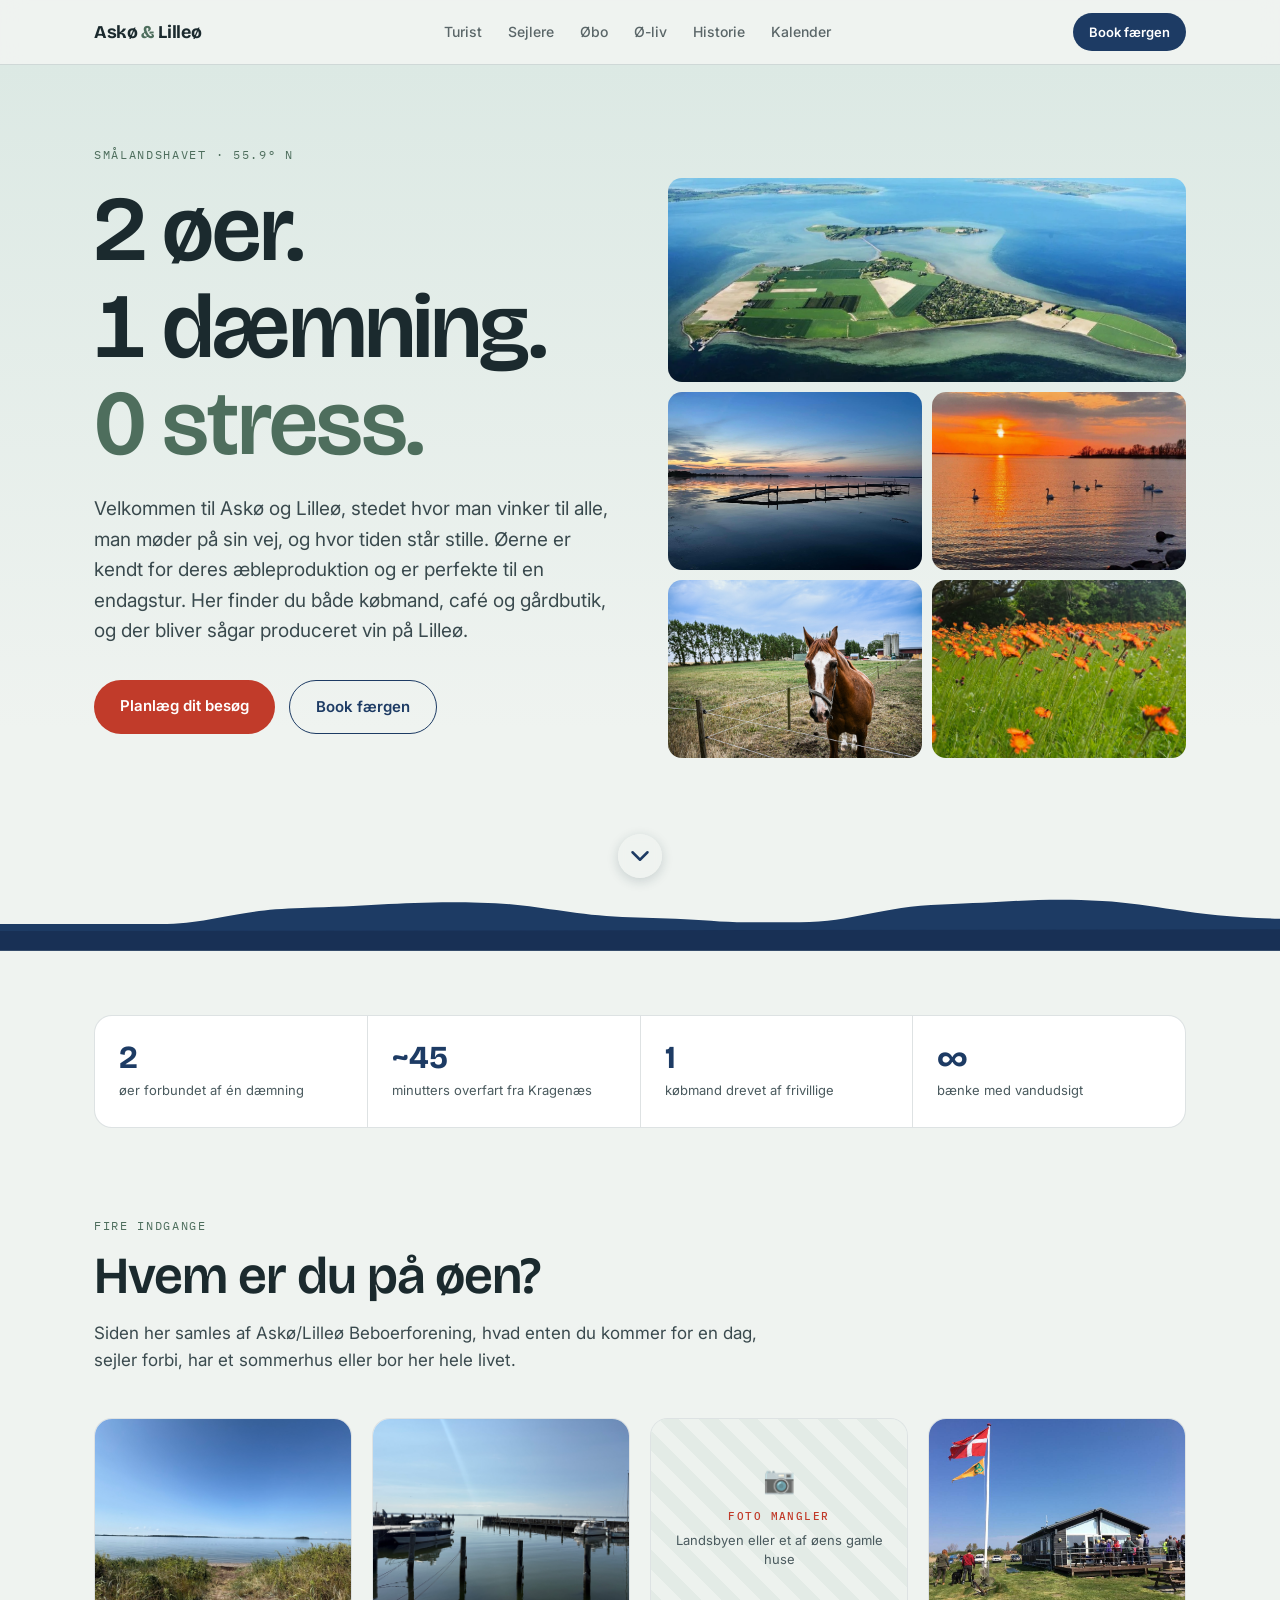
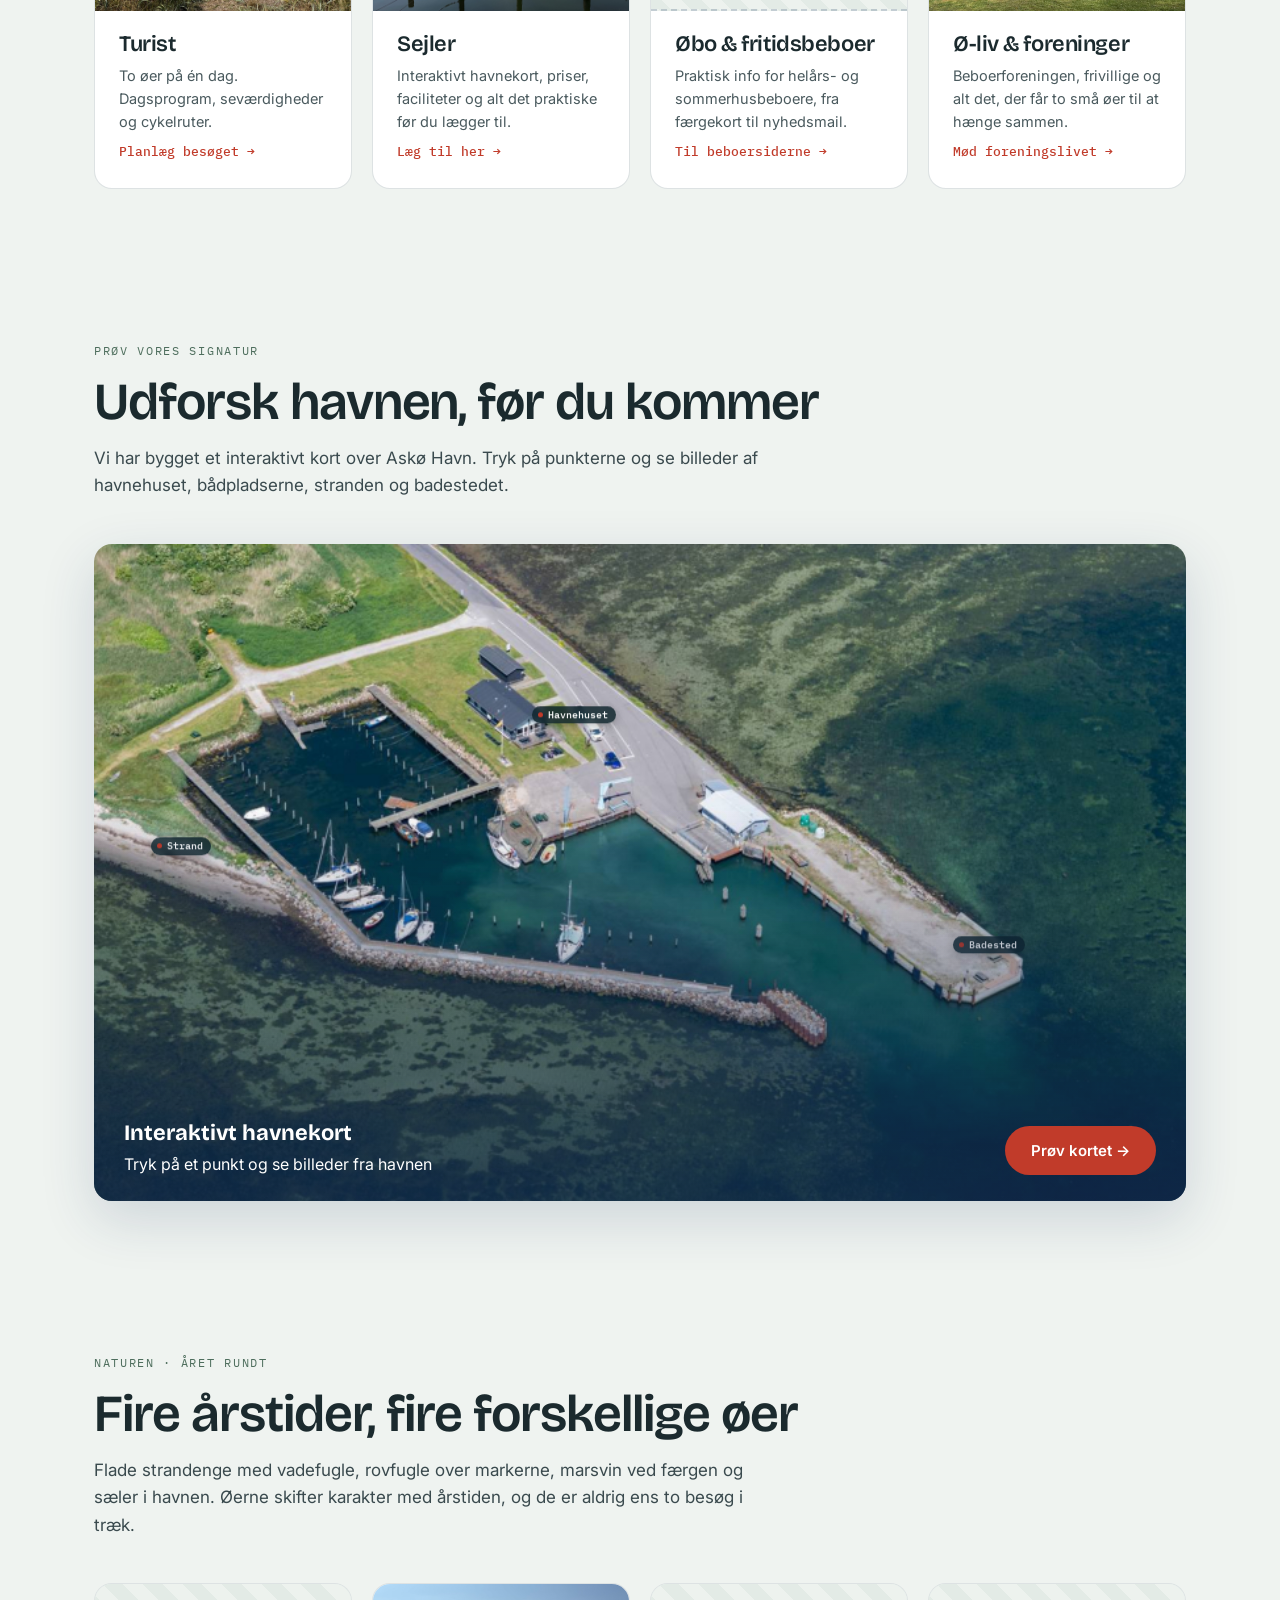
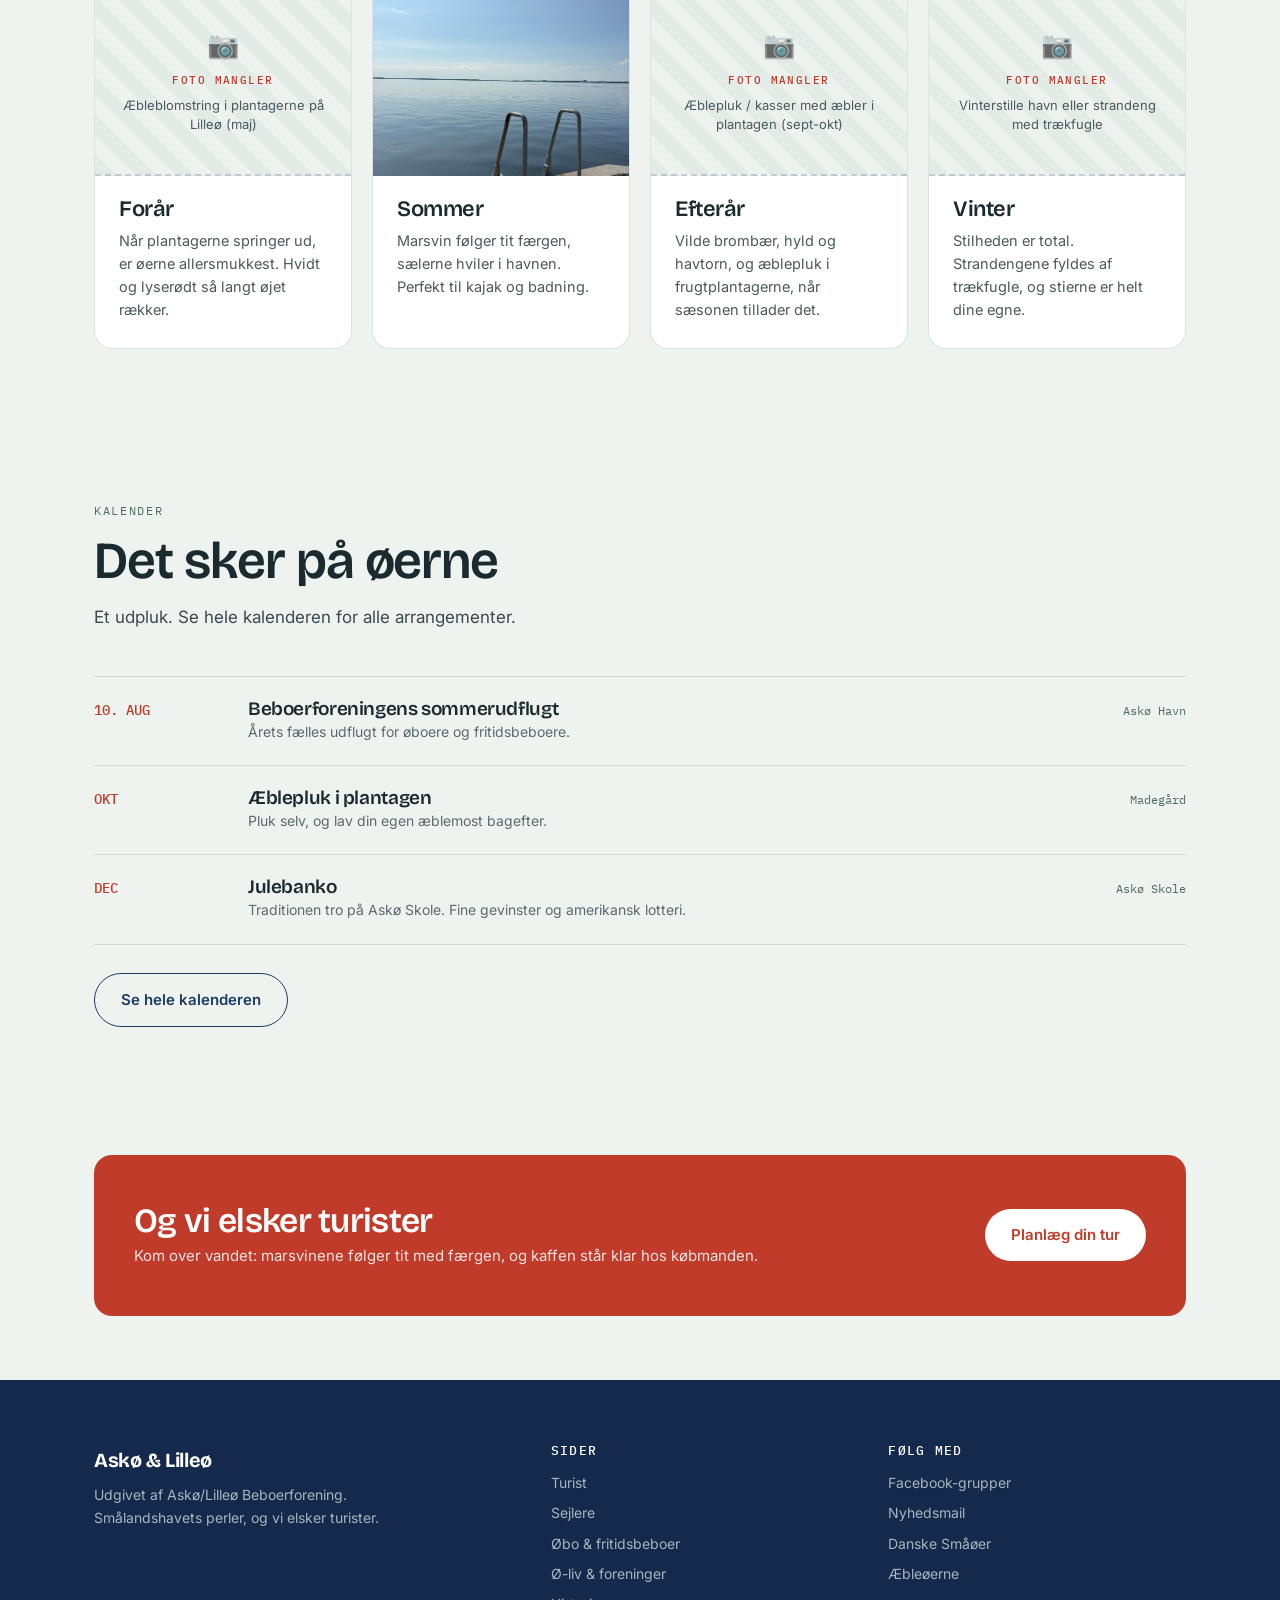
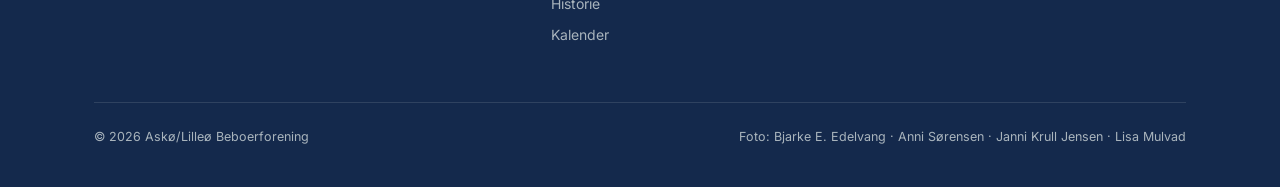
==== commit 6082242c: "Gør logoets &-tegn grønt som resten af accenterne" ====
--- a/index.html
+++ b/index.html
@@ -7,7 +7,7 @@
 <meta name="description" content="Askø og Lilleø i Smålandshavet: færge fra Kragenæs, æbleplantager, marsvin og ø-liv. Officiel side fra Askø/Lilleø Beboerforening.">
 <link rel="preconnect" href="https://fonts.googleapis.com">
 <link href="https://fonts.googleapis.com/css2?family=Bricolage+Grotesque:opsz,wght@12..96,300..800&family=Inter:wght@400;500;600&family=IBM+Plex+Mono:wght@400;500&display=swap" rel="stylesheet">
-<link rel="stylesheet" href="styles.css?v=24">
+<link rel="stylesheet" href="styles.css?v=25">
 </head>
 <body>
 
--- a/styles.css
+++ b/styles.css
@@ -46,7 +46,7 @@
 }
 .nav-inner{display:flex;align-items:center;justify-content:space-between;height:64px;gap:16px}
 .brand{font-family:'Bricolage Grotesque';font-weight:700;font-size:18px;letter-spacing:-.02em;text-decoration:none;white-space:nowrap}
-.brand span{color:var(--aeble)}
+.brand span{color:var(--tang)}
 .nav-links{display:flex;gap:26px;list-style:none;font-size:14px;font-weight:500}
 .nav-links a{text-decoration:none;opacity:.7;transition:opacity .15s;padding:4px 0;border-bottom:2px solid transparent}
 .nav-links a:hover,.nav-links a:focus-visible{opacity:1}
@@ -435,6 +435,7 @@
 /* Footer */
 footer{background:var(--hav-dyb);color:rgba(232,240,236,.7);padding:64px 0 40px;font-size:14px}
 footer .brand{color:#fff;font-size:20px;display:block;margin-bottom:8px}
+footer .brand span{color:#AED98C}
 .foot-grid{display:grid;grid-template-columns:1.4fr 1fr 1fr;gap:40px;margin-bottom:48px}
 footer h4{color:#fff;font-size:13px;letter-spacing:.1em;text-transform:uppercase;font-family:'IBM Plex Mono';font-weight:500;margin-bottom:14px}
 footer ul{list-style:none}
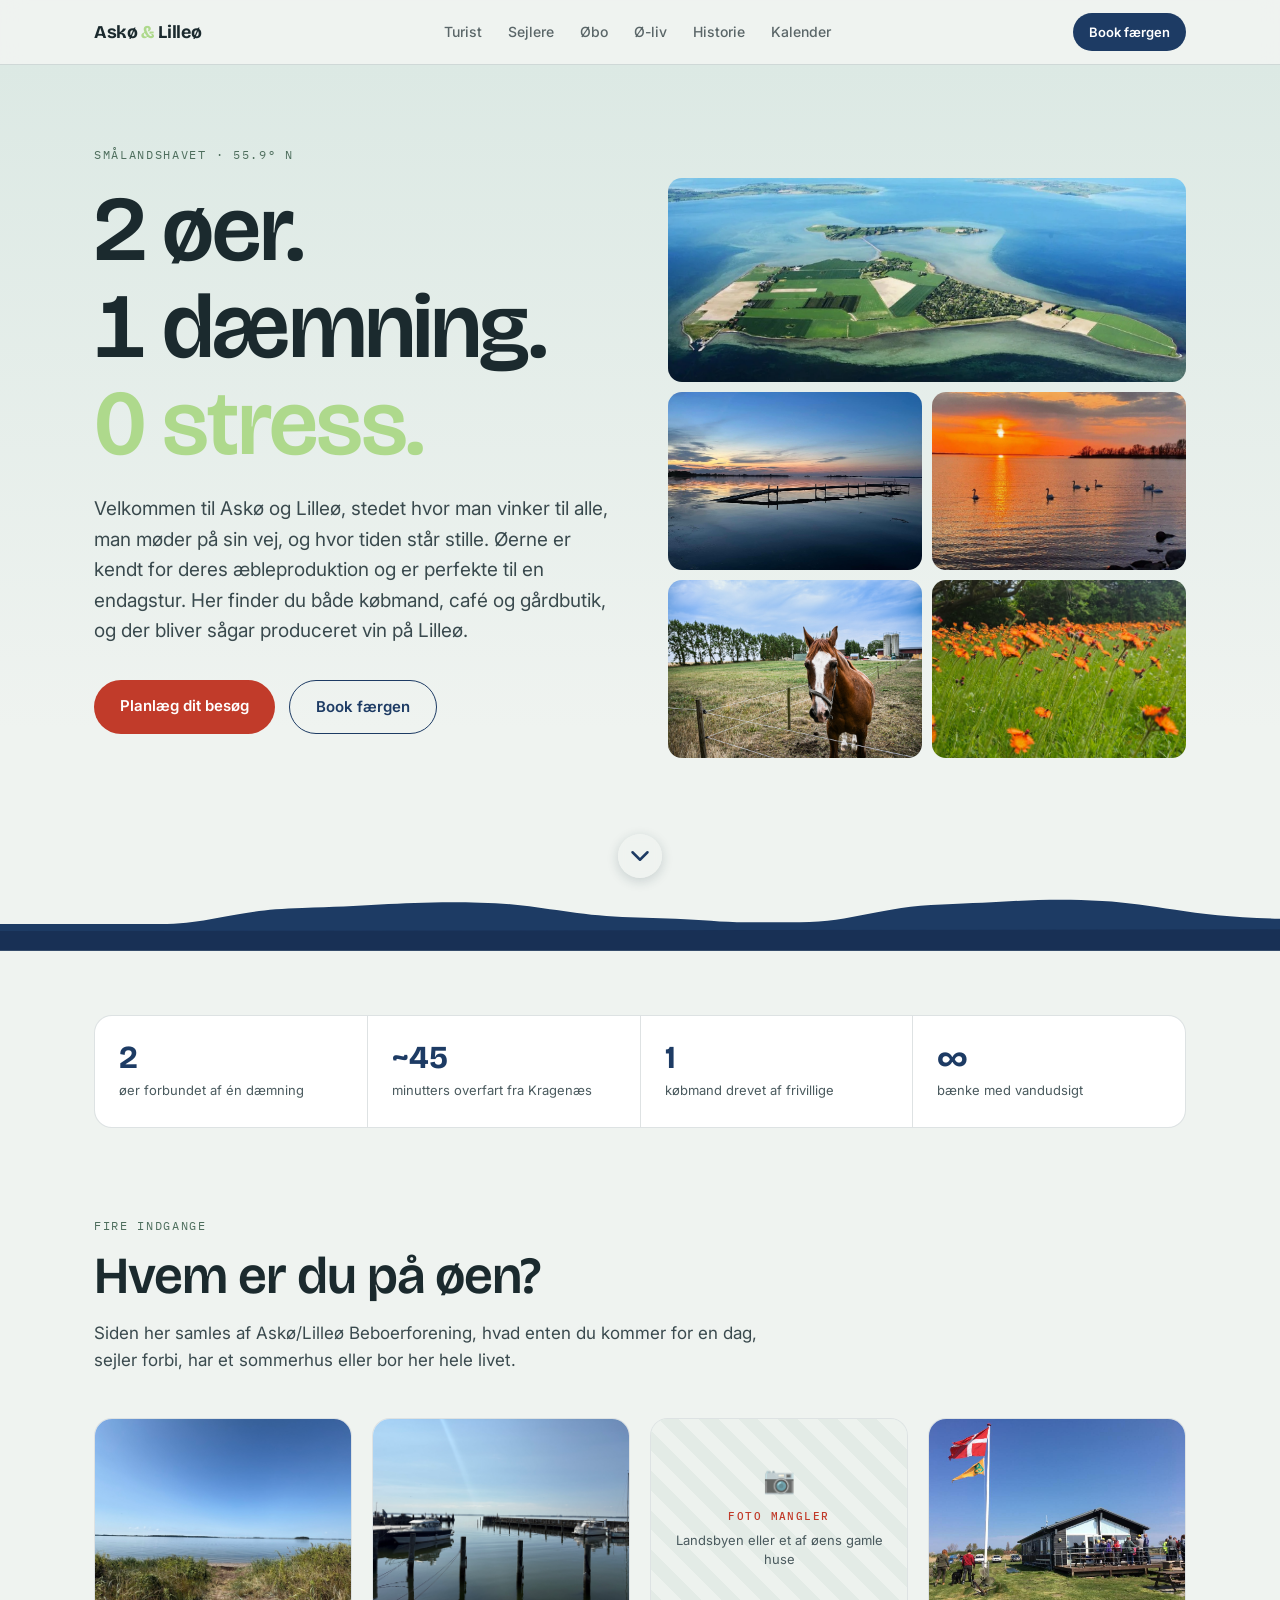
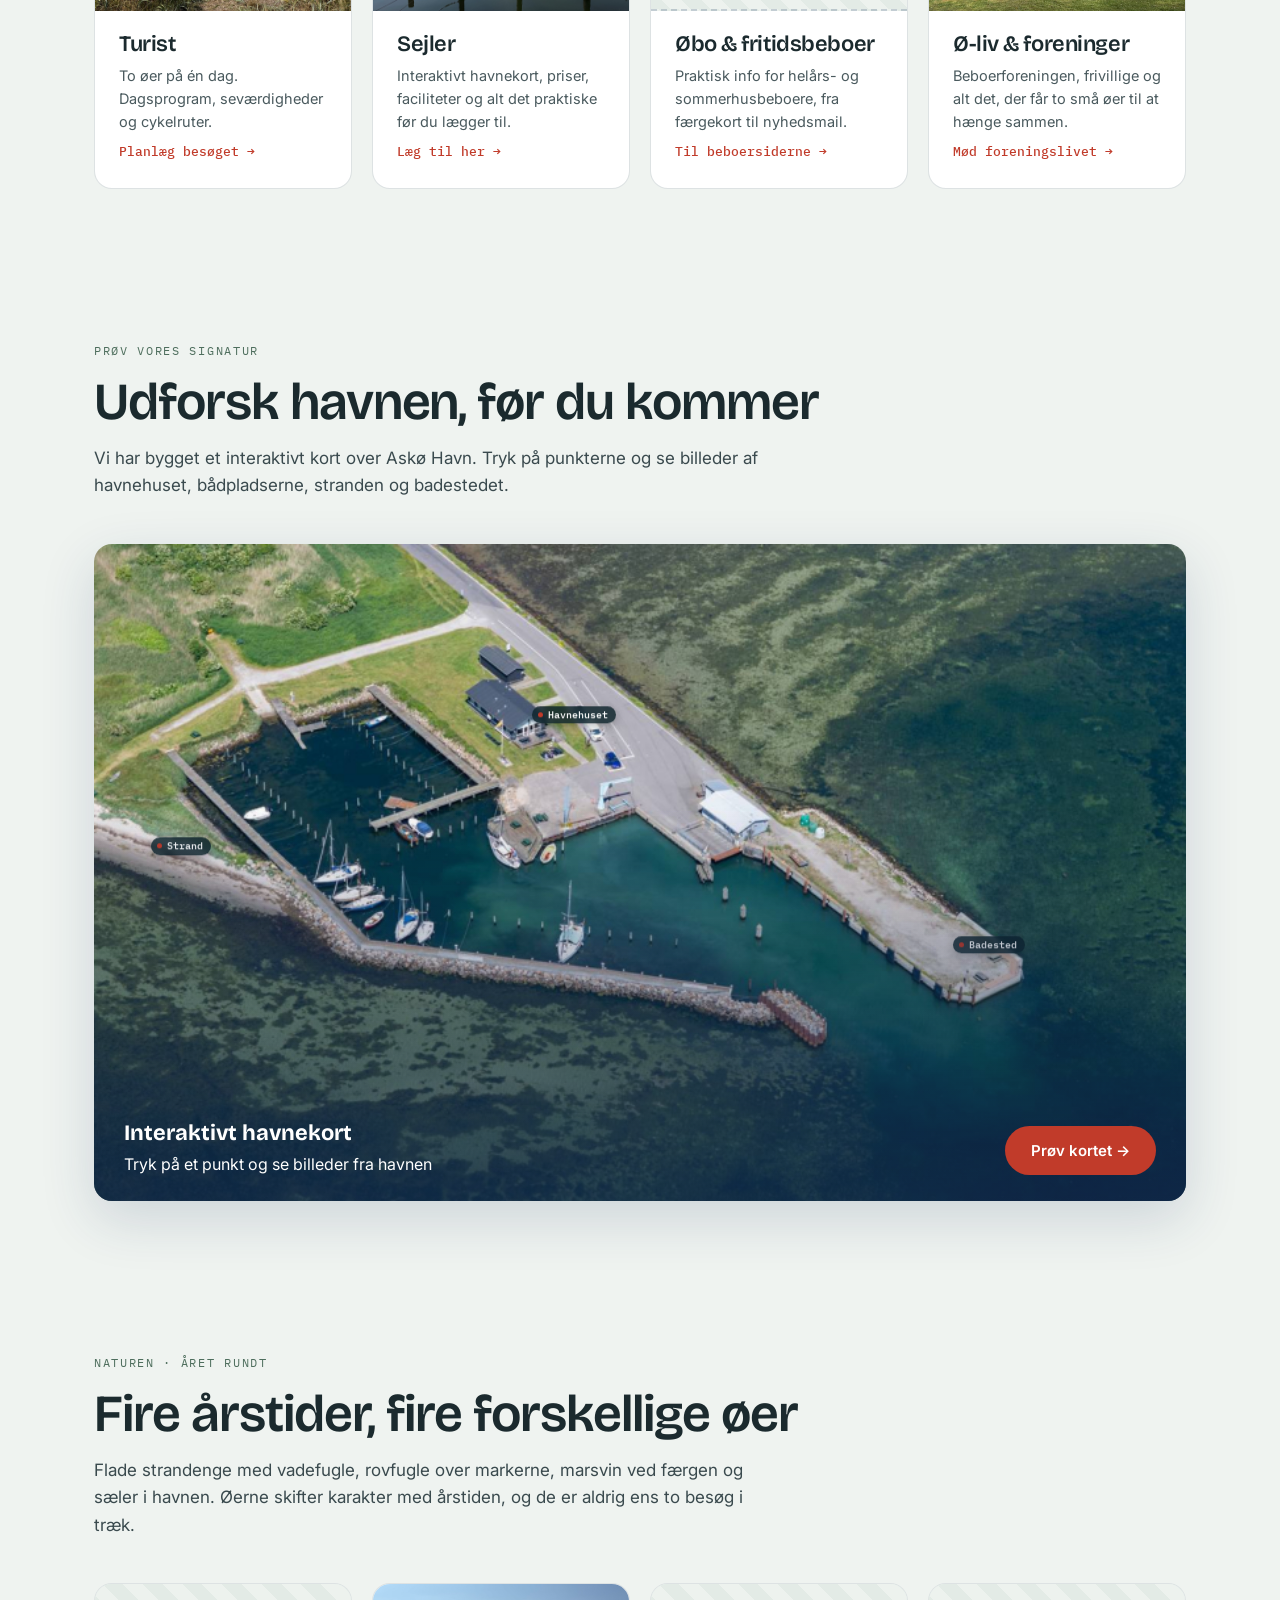
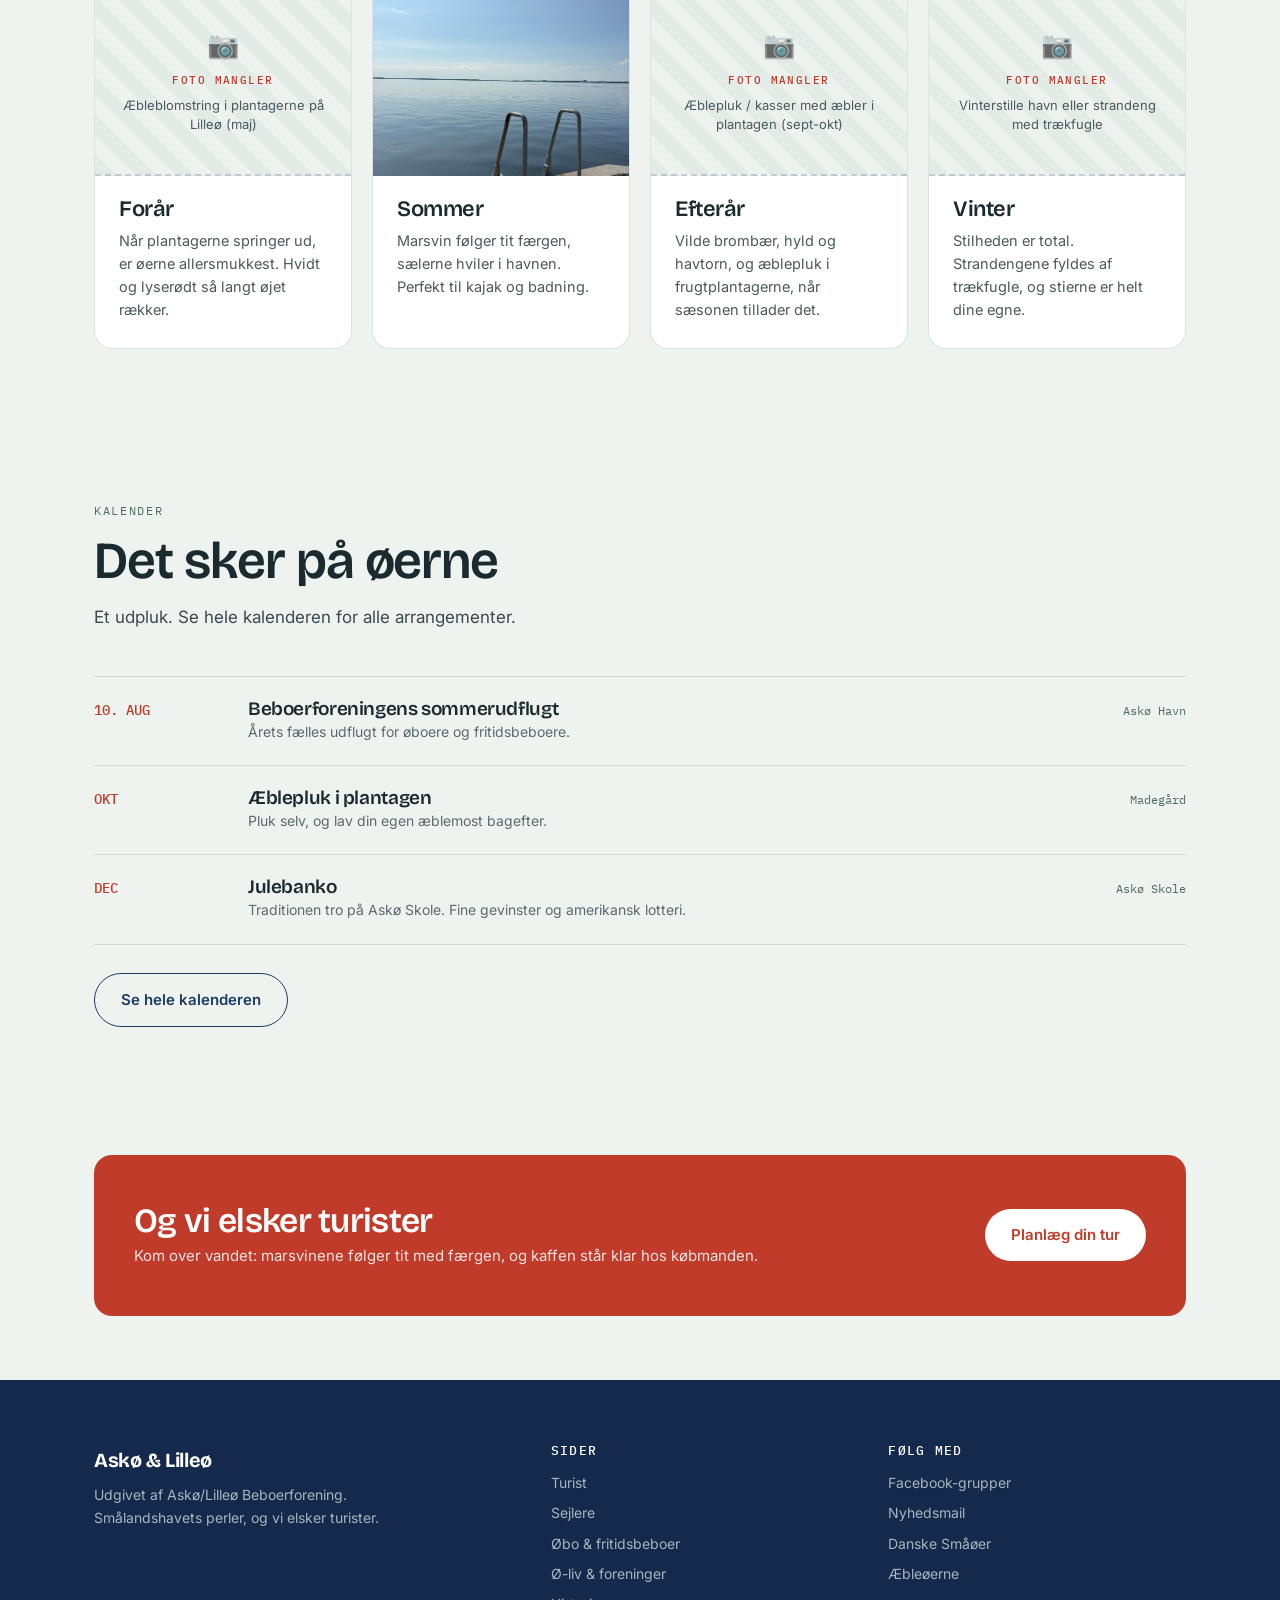
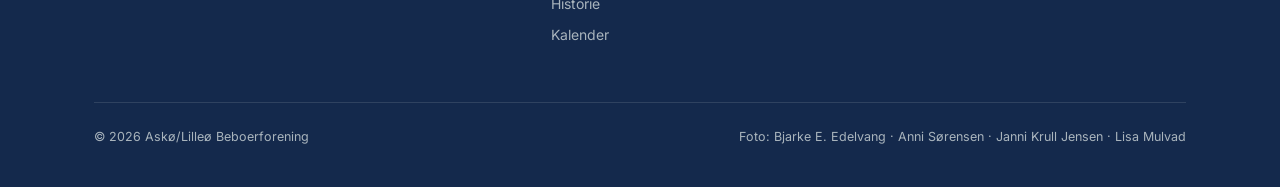
==== commit 8b4759d4: "Brug æblegrøn #AED98C til logoets &-tegn og '0 stress'" ====
--- a/index.html
+++ b/index.html
@@ -7,7 +7,7 @@
 <meta name="description" content="Askø og Lilleø i Smålandshavet: færge fra Kragenæs, æbleplantager, marsvin og ø-liv. Officiel side fra Askø/Lilleø Beboerforening.">
 <link rel="preconnect" href="https://fonts.googleapis.com">
 <link href="https://fonts.googleapis.com/css2?family=Bricolage+Grotesque:opsz,wght@12..96,300..800&family=Inter:wght@400;500;600&family=IBM+Plex+Mono:wght@400;500&display=swap" rel="stylesheet">
-<link rel="stylesheet" href="styles.css?v=25">
+<link rel="stylesheet" href="styles.css?v=26">
 </head>
 <body>
 
@@ -31,7 +31,7 @@
   <div class="wrap hero-split">
     <div>
       <p class="eyebrow">Smålandshavet · 55.9° N</p>
-      <h1 style="font-variant-numeric:tabular-nums">2 øer.<br>1 dæmning.<br><em style="color:var(--tang)">0 stress.</em></h1>
+      <h1 style="font-variant-numeric:tabular-nums">2 øer.<br>1 dæmning.<br><em style="color:#AED98C">0 stress.</em></h1>
       <p class="hero-lede" style="max-width:56ch">Velkommen til Askø og Lilleø, stedet hvor man vinker til alle, man møder på sin vej, og hvor tiden står stille. Øerne er kendt for deres æbleproduktion og er perfekte til en endagstur. Her finder du både købmand, café og gårdbutik, og der bliver sågar produceret vin på Lilleø.</p>
       <div class="hero-actions">
         <a class="btn btn-primary" href="turist.html">Planlæg dit besøg</a>
--- a/styles.css
+++ b/styles.css
@@ -46,7 +46,7 @@
 }
 .nav-inner{display:flex;align-items:center;justify-content:space-between;height:64px;gap:16px}
 .brand{font-family:'Bricolage Grotesque';font-weight:700;font-size:18px;letter-spacing:-.02em;text-decoration:none;white-space:nowrap}
-.brand span{color:var(--tang)}
+.brand span{color:#AED98C}
 .nav-links{display:flex;gap:26px;list-style:none;font-size:14px;font-weight:500}
 .nav-links a{text-decoration:none;opacity:.7;transition:opacity .15s;padding:4px 0;border-bottom:2px solid transparent}
 .nav-links a:hover,.nav-links a:focus-visible{opacity:1}
